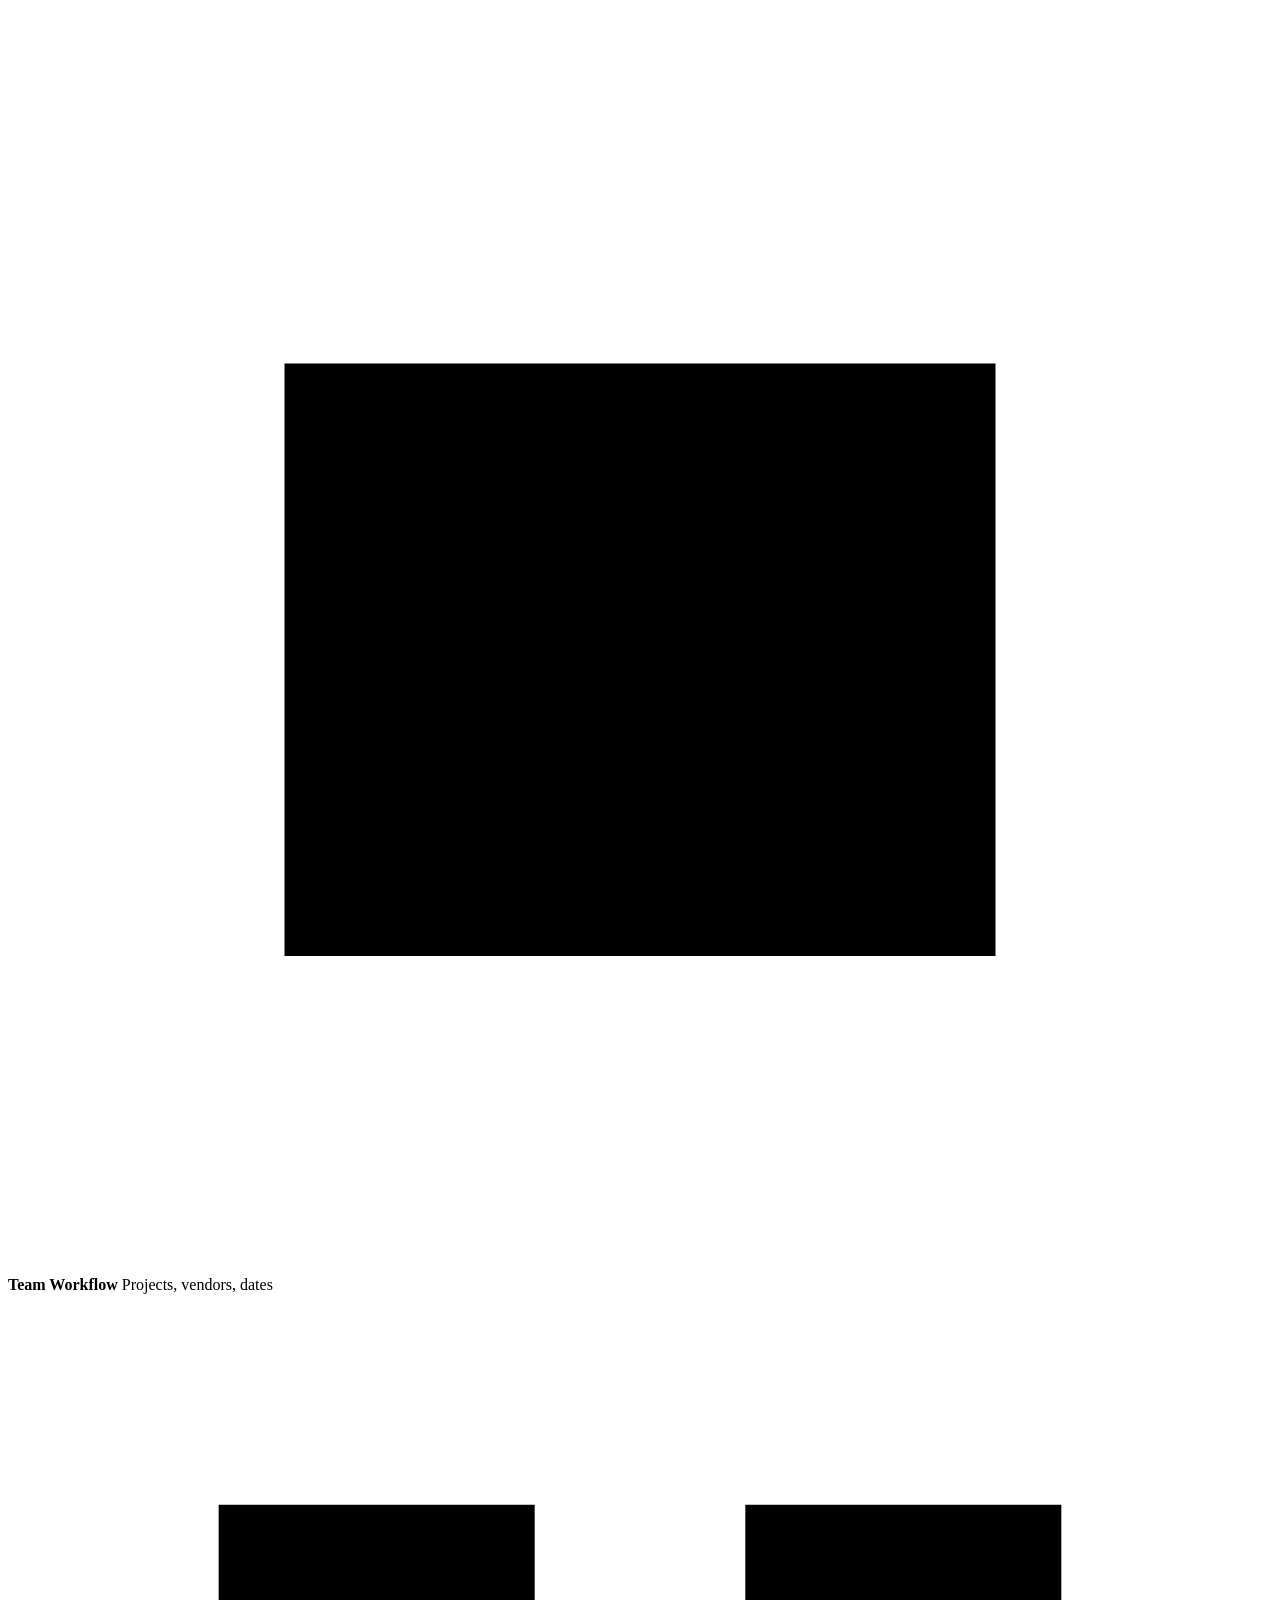
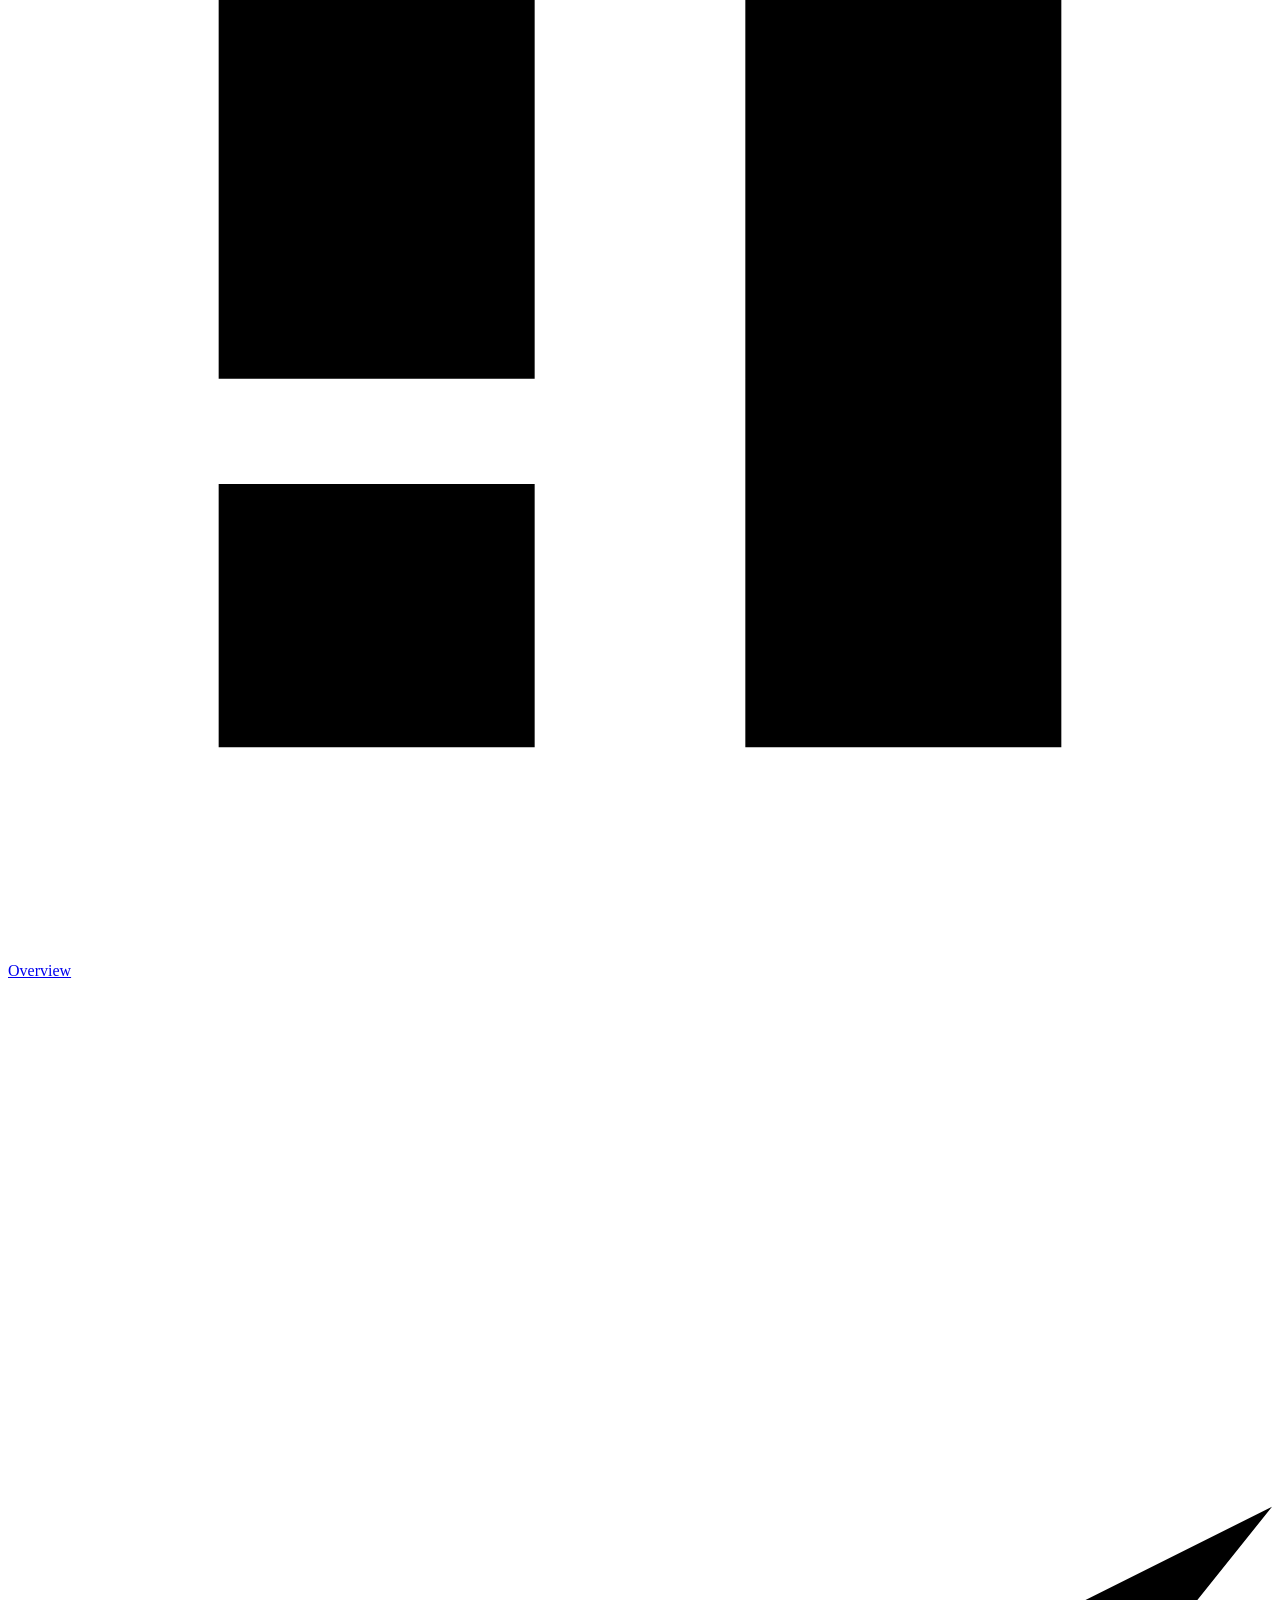
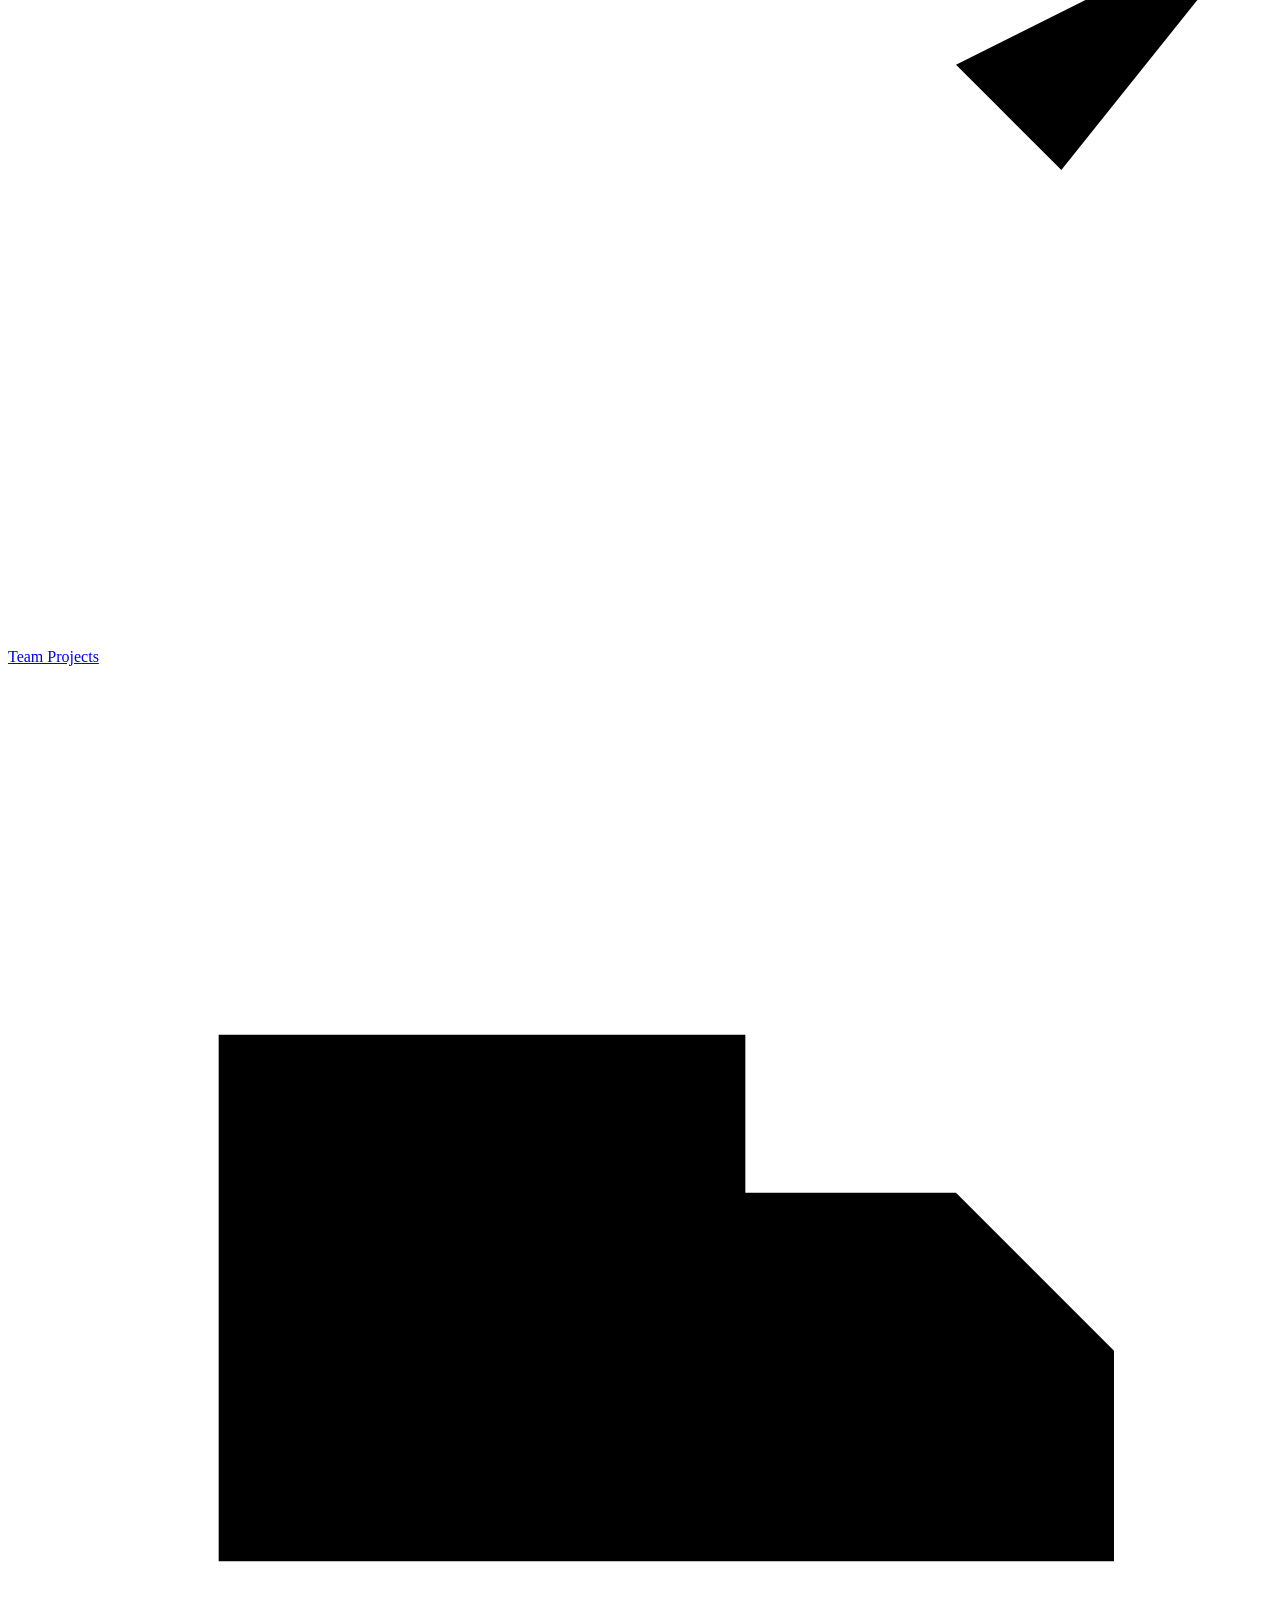
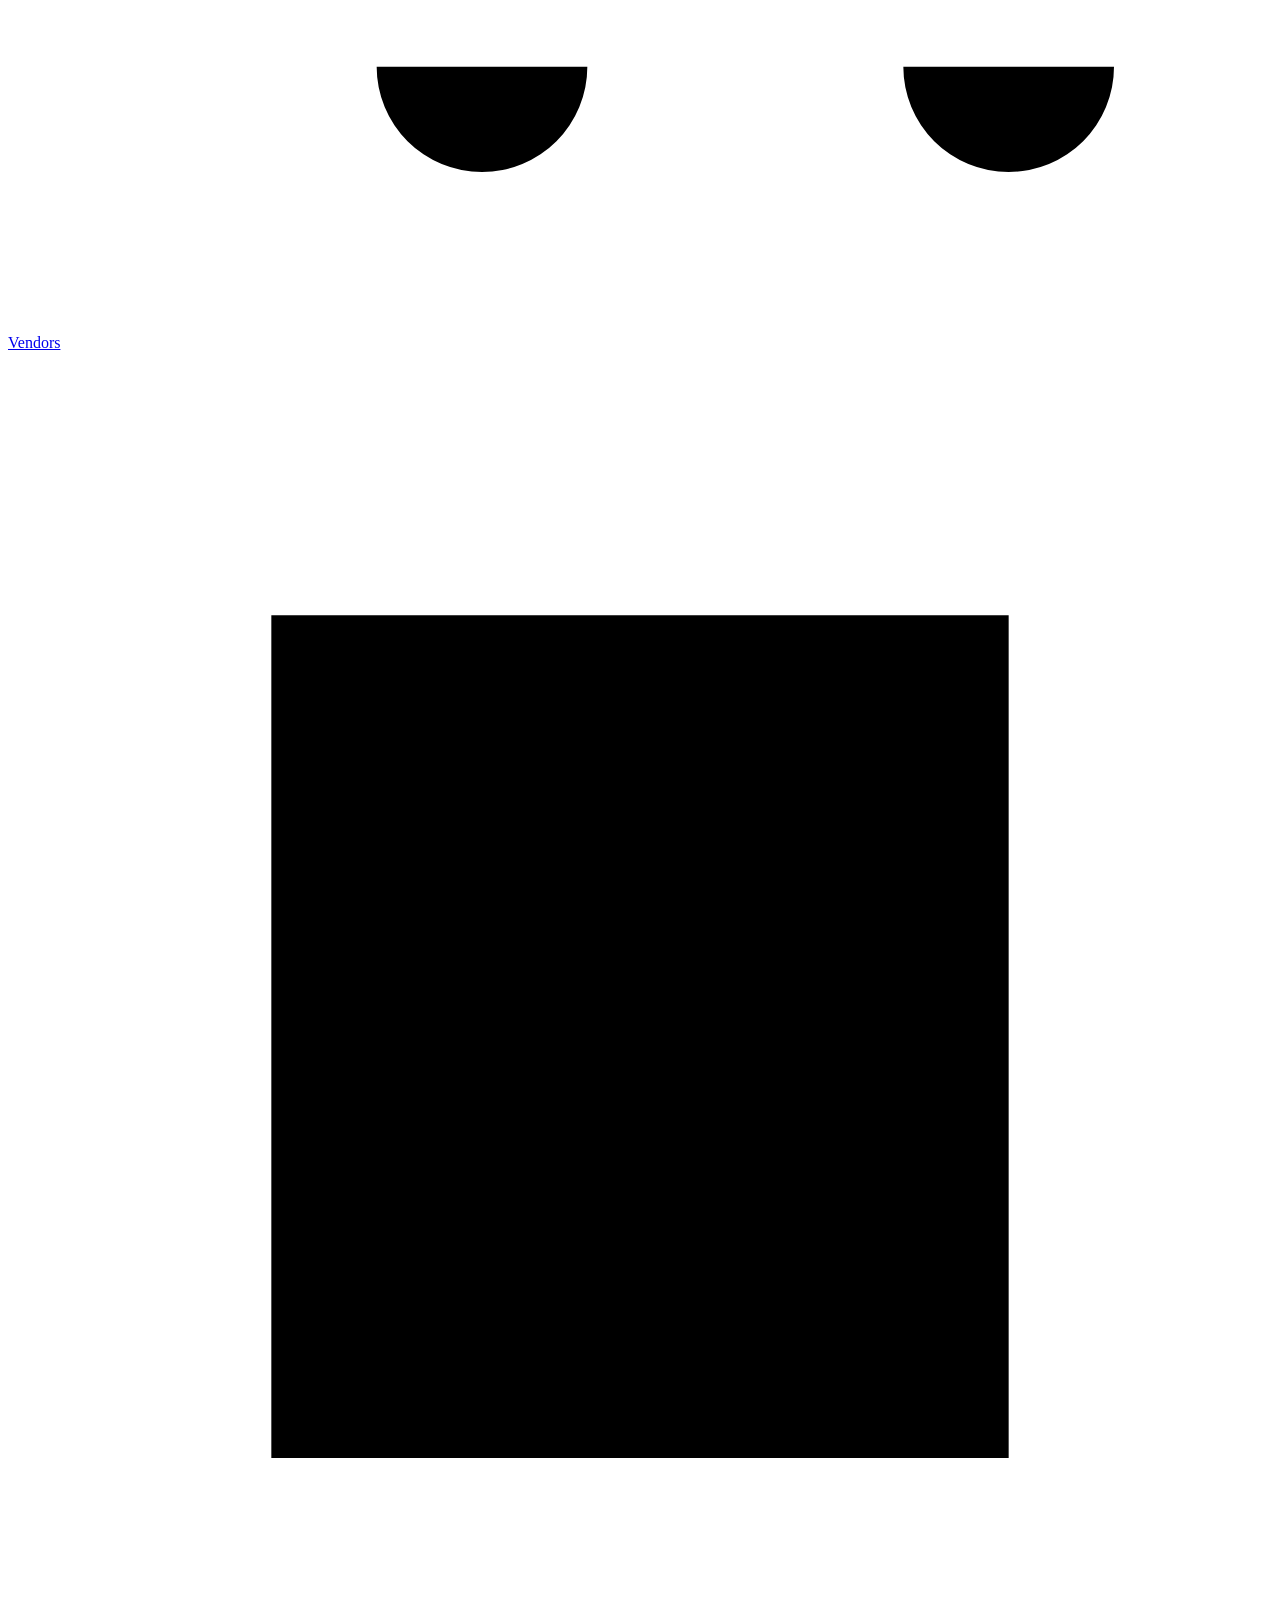
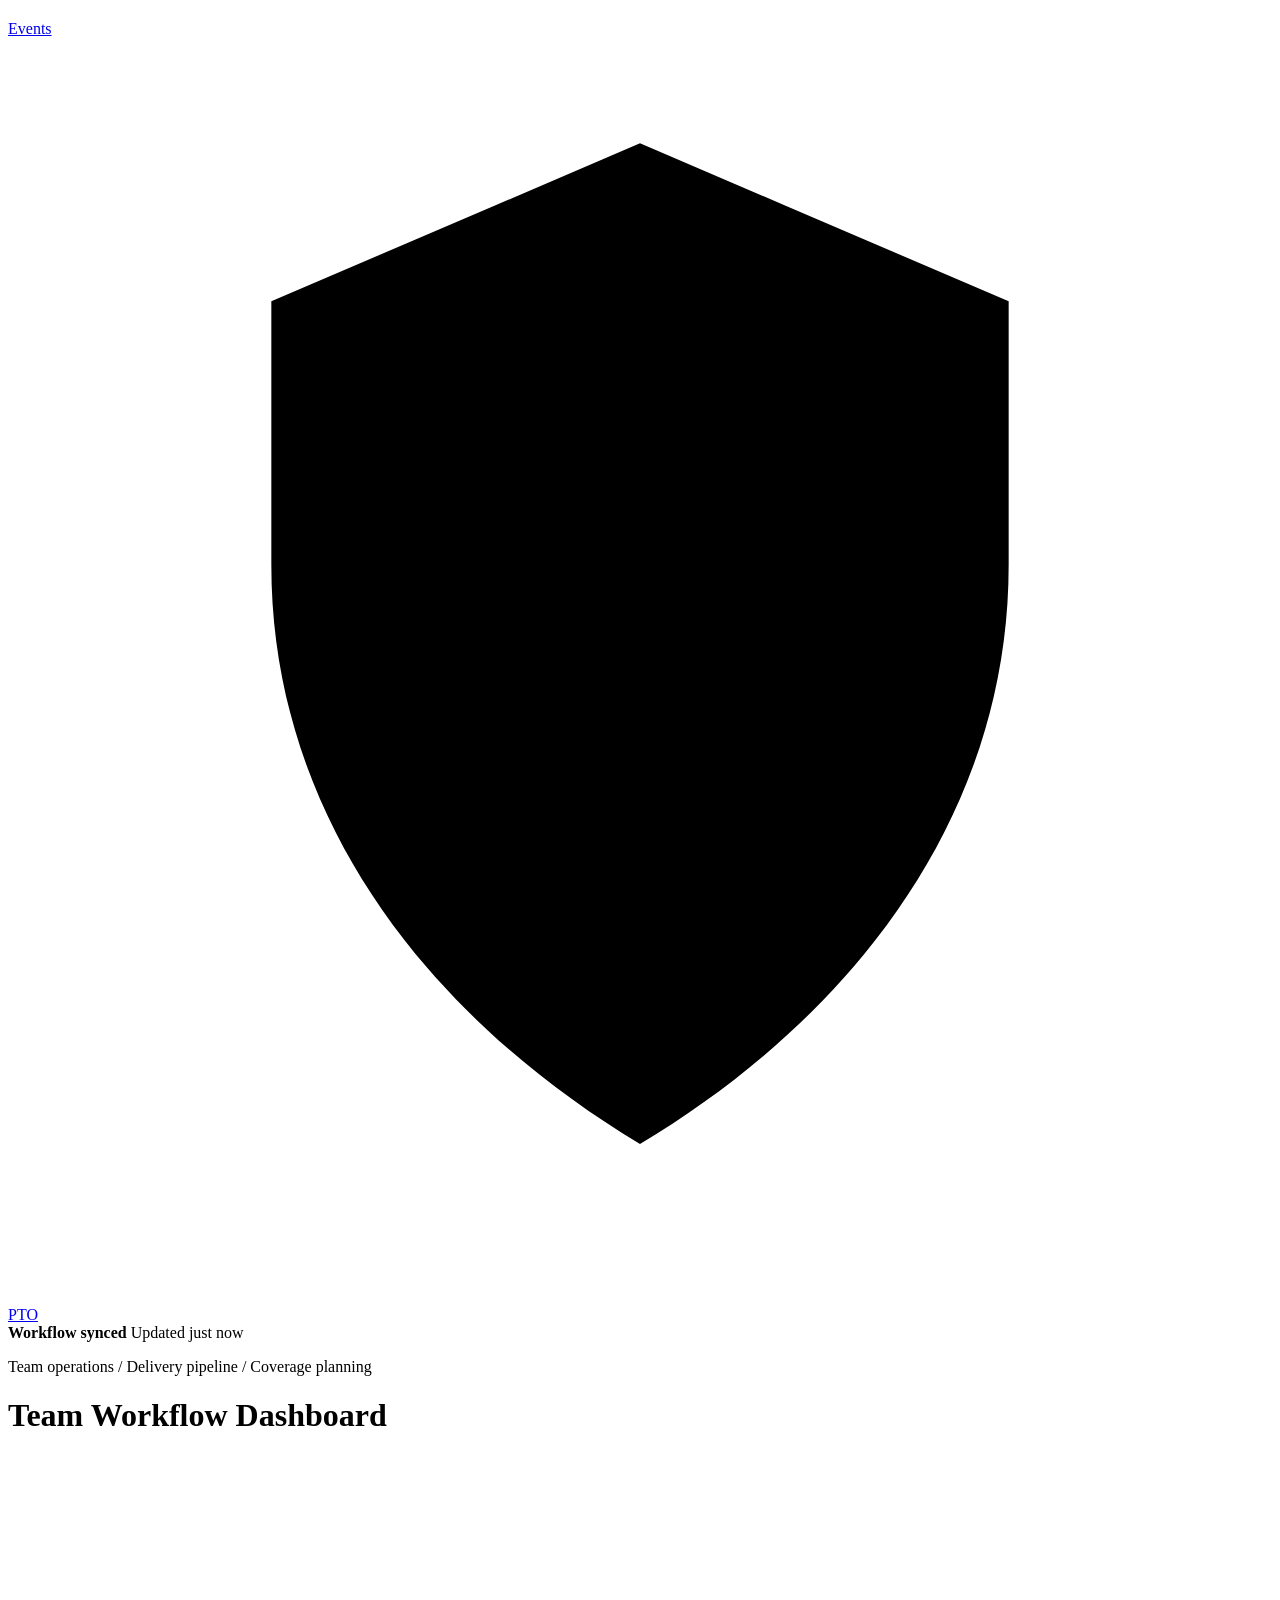
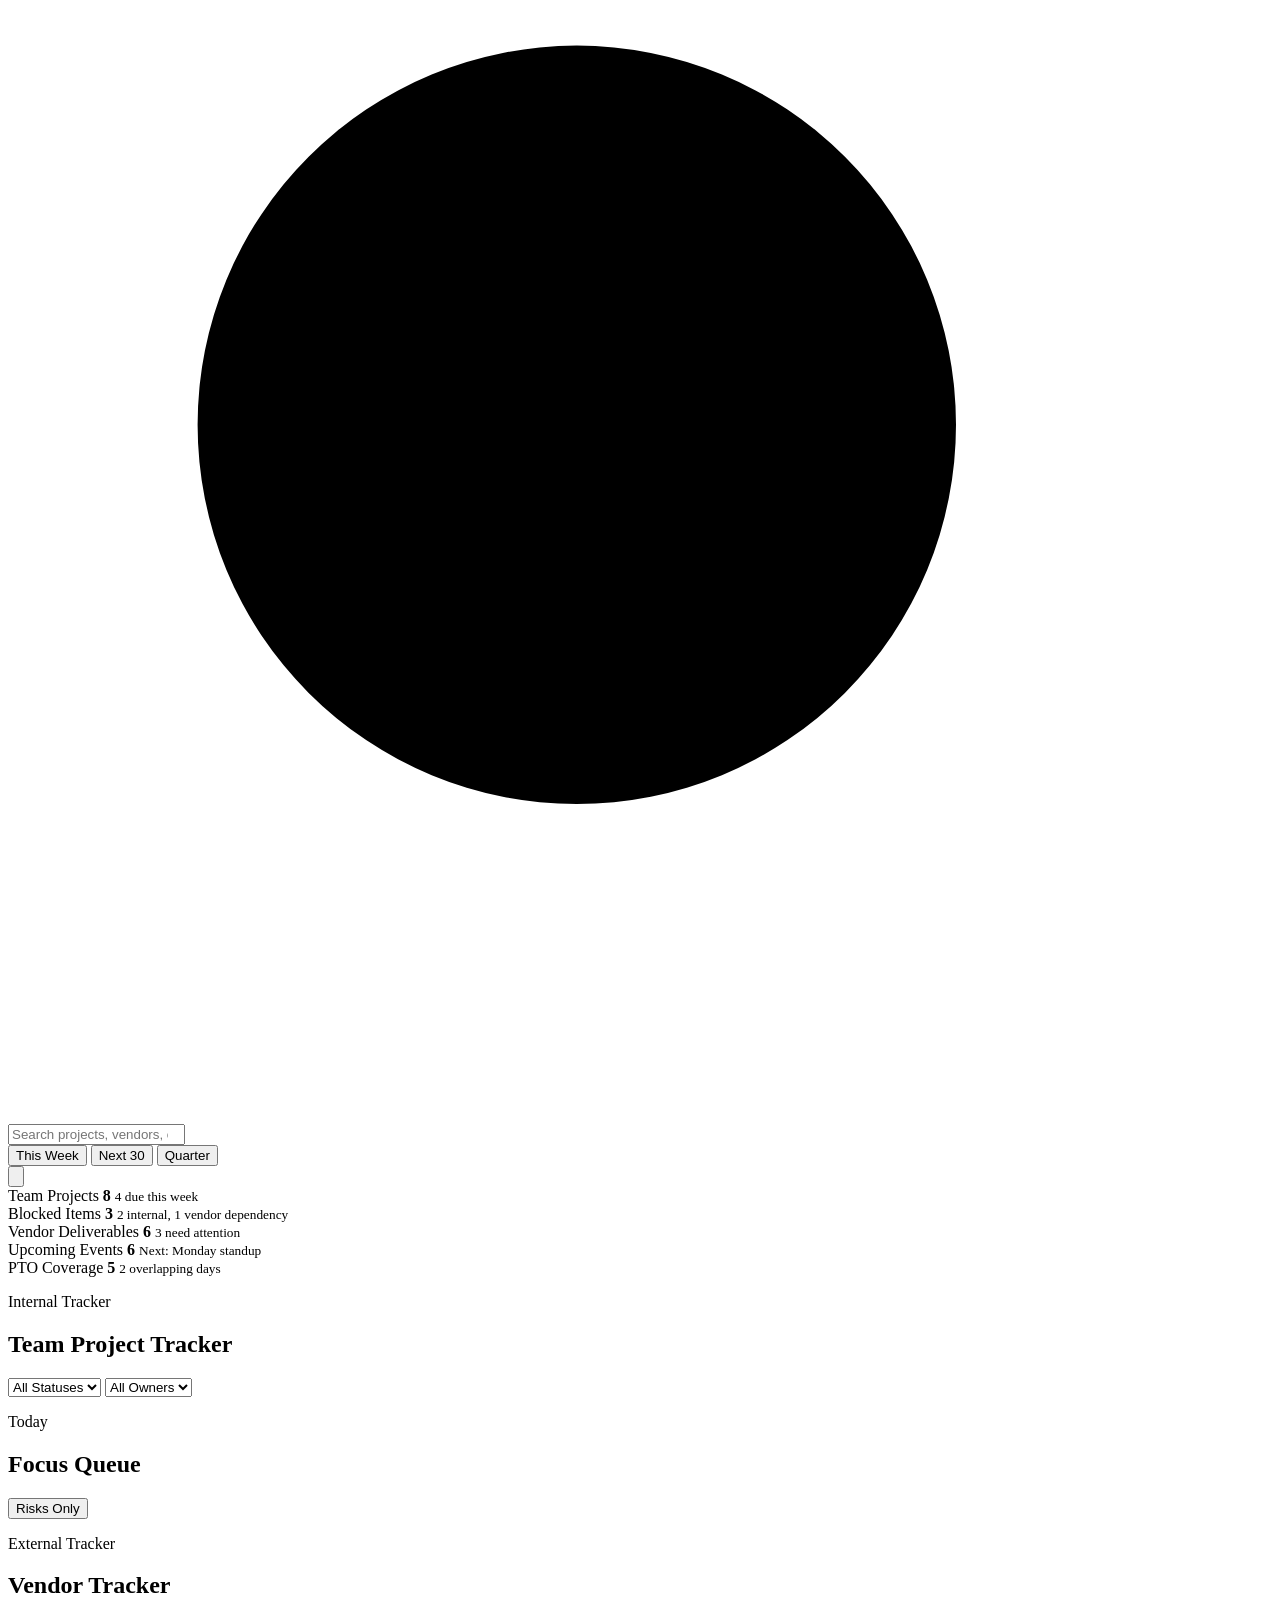
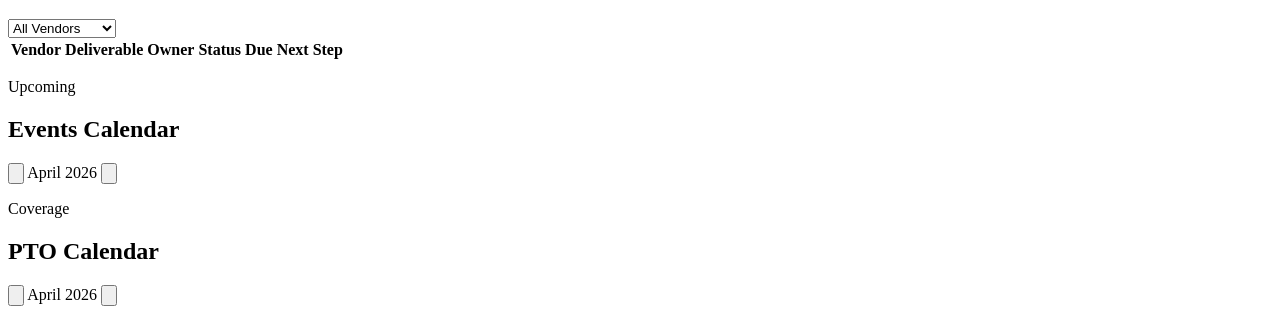
==== index.html @ 8b55da42 "Create index.html" ====
<!doctype html>
<html lang="en">
  <head>
    <meta charset="UTF-8" />
    <meta name="viewport" content="width=device-width, initial-scale=1.0" />
    <title>Team Workflow Dashboard</title>
    <link rel="stylesheet" href="styles.css" />
  </head>
  <body>
    <div class="app-shell">
      <aside class="sidebar" aria-label="Primary navigation">
        <div class="brand">
          <div class="brand-mark" aria-hidden="true">
            <svg viewBox="0 0 32 32" role="img">
              <path d="M7 9h18v15H7z" />
              <path d="M11 13h5M11 17h10M11 21h7M20 6v6M12 6v6" />
            </svg>
          </div>
          <div>
            <strong>Team Workflow</strong>
            <span>Projects, vendors, dates</span>
          </div>
        </div>

        <nav class="nav-stack" aria-label="Dashboard areas">
          <a class="nav-item active" href="#overview" aria-current="page">
            <span class="nav-icon" aria-hidden="true">
              <svg viewBox="0 0 24 24"><path d="M4 13h6V4H4v9Zm10 7h6V4h-6v16ZM4 20h6v-5H4v5Z" /></svg>
            </span>
            Overview
          </a>
          <a class="nav-item" href="#team-projects">
            <span class="nav-icon" aria-hidden="true">
              <svg viewBox="0 0 24 24"><path d="M4 6h16M4 12h10M4 18h7m7-5 2 2 4-5" /></svg>
            </span>
            Team Projects
          </a>
          <a class="nav-item" href="#vendor-tracker">
            <span class="nav-icon" aria-hidden="true">
              <svg viewBox="0 0 24 24"><path d="M4 7h10v10H4zM14 10h4l3 3v4h-7V10Zm-7 9a2 2 0 1 0 4 0m6 0a2 2 0 1 0 4 0" /></svg>
            </span>
            Vendors
          </a>
          <a class="nav-item" href="#events-calendar">
            <span class="nav-icon" aria-hidden="true">
              <svg viewBox="0 0 24 24"><path d="M7 2v4m10-4v4M4 9h16M5 5h14v16H5V5Zm4 8h3m3 0h3m-9 4h3" /></svg>
            </span>
            Events
          </a>
          <a class="nav-item" href="#pto-calendar">
            <span class="nav-icon" aria-hidden="true">
              <svg viewBox="0 0 24 24"><path d="M12 21c4-2.4 7-6.2 7-11V5l-7-3-7 3v5c0 4.8 3 8.6 7 11Zm-3-9 2 2 4-5" /></svg>
            </span>
            PTO
          </a>
        </nav>

        <div class="sidebar-footer">
          <span class="system-dot"></span>
          <div>
            <strong>Workflow synced</strong>
            <span id="lastSync">Updated just now</span>
          </div>
        </div>
      </aside>

      <main class="workspace">
        <header class="topbar">
          <div>
            <p class="eyebrow">Team operations / Delivery pipeline / Coverage planning</p>
            <h1>Team Workflow Dashboard</h1>
          </div>
          <div class="topbar-actions">
            <label class="search-field" aria-label="Search workflow dashboard">
              <svg viewBox="0 0 24 24" aria-hidden="true"><path d="m21 21-4.3-4.3M10.8 18a7.2 7.2 0 1 1 0-14.4 7.2 7.2 0 0 1 0 14.4Z" /></svg>
              <input id="globalSearch" type="search" placeholder="Search projects, vendors, owners" />
            </label>
            <div class="segmented" aria-label="View range">
              <button class="segment active" type="button" data-range="This Week">This Week</button>
              <button class="segment" type="button" data-range="Next 30">Next 30</button>
              <button class="segment" type="button" data-range="Quarter">Quarter</button>
            </div>
            <button class="icon-button" id="refreshButton" type="button" aria-label="Refresh dashboard">
              <svg viewBox="0 0 24 24" aria-hidden="true"><path d="M20 12a8 8 0 1 1-2.34-5.66M20 4v6h-6" /></svg>
            </button>
          </div>
        </header>

        <section id="overview" class="status-strip" aria-label="Workflow summary">
          <article class="metric-card">
            <span class="metric-label">Team Projects</span>
            <strong id="teamProjectCount">8</strong>
            <small id="teamProjectMeta">4 due this week</small>
          </article>
          <article class="metric-card caution">
            <span class="metric-label">Blocked Items</span>
            <strong id="blockedCount">3</strong>
            <small>2 internal, 1 vendor dependency</small>
          </article>
          <article class="metric-card good">
            <span class="metric-label">Vendor Deliverables</span>
            <strong id="vendorCount">6</strong>
            <small id="vendorMeta">3 need attention</small>
          </article>
          <article class="metric-card info">
            <span class="metric-label">Upcoming Events</span>
            <strong id="eventCount">6</strong>
            <small id="eventMeta">Next: Monday standup</small>
          </article>
          <article class="metric-card">
            <span class="metric-label">PTO Coverage</span>
            <strong id="ptoCount">5</strong>
            <small id="ptoMeta">2 overlapping days</small>
          </article>
        </section>

        <section class="tracker-grid">
          <section class="panel team-panel" id="team-projects" aria-labelledby="teamProjectsTitle">
            <div class="panel-header">
              <div>
                <p class="eyebrow">Internal Tracker</p>
                <h2 id="teamProjectsTitle">Team Project Tracker</h2>
              </div>
              <div class="control-row">
                <select id="projectStatusFilter" aria-label="Filter team projects by status">
                  <option value="All">All Statuses</option>
                  <option value="On Track">On Track</option>
                  <option value="At Risk">At Risk</option>
                  <option value="Blocked">Blocked</option>
                  <option value="Done">Done</option>
                </select>
                <select id="projectOwnerFilter" aria-label="Filter team projects by owner">
                  <option value="All">All Owners</option>
                </select>
              </div>
            </div>

            <div class="board" id="projectBoard" aria-live="polite"></div>
          </section>

          <section class="panel queue-panel" aria-labelledby="focusTitle">
            <div class="panel-header">
              <div>
                <p class="eyebrow">Today</p>
                <h2 id="focusTitle">Focus Queue</h2>
              </div>
              <button class="text-button" id="toggleRisks" type="button">Risks Only</button>
            </div>
            <div class="focus-list" id="focusList" aria-live="polite"></div>
          </section>
        </section>

        <section class="lower-grid">
          <section class="panel" id="vendor-tracker" aria-labelledby="vendorTitle">
            <div class="panel-header">
              <div>
                <p class="eyebrow">External Tracker</p>
                <h2 id="vendorTitle">Vendor Tracker</h2>
              </div>
              <select id="vendorStatusFilter" aria-label="Filter vendors by status">
                <option value="All">All Vendors</option>
                <option value="On Track">On Track</option>
                <option value="Needs Review">Needs Review</option>
                <option value="Waiting">Waiting</option>
                <option value="Blocked">Blocked</option>
              </select>
            </div>
            <div class="table-wrap">
              <table>
                <thead>
                  <tr>
                    <th scope="col">Vendor</th>
                    <th scope="col">Deliverable</th>
                    <th scope="col">Owner</th>
                    <th scope="col">Status</th>
                    <th scope="col">Due</th>
                    <th scope="col">Next Step</th>
                  </tr>
                </thead>
                <tbody id="vendorRows"></tbody>
              </table>
            </div>
          </section>

          <section class="panel calendar-panel" id="events-calendar" aria-labelledby="eventsTitle">
            <div class="panel-header">
              <div>
                <p class="eyebrow">Upcoming</p>
                <h2 id="eventsTitle">Events Calendar</h2>
              </div>
              <div class="calendar-controls">
                <button class="icon-button" id="eventPrev" type="button" aria-label="Previous events month">
                  <svg viewBox="0 0 24 24" aria-hidden="true"><path d="m15 18-6-6 6-6" /></svg>
                </button>
                <span id="eventMonthLabel">April 2026</span>
                <button class="icon-button" id="eventNext" type="button" aria-label="Next events month">
                  <svg viewBox="0 0 24 24" aria-hidden="true"><path d="m9 18 6-6-6-6" /></svg>
                </button>
              </div>
            </div>
            <div class="calendar-wrap">
              <div class="calendar-grid" id="eventCalendar" aria-label="Upcoming events calendar"></div>
              <div class="day-detail" id="eventDetail" aria-live="polite"></div>
            </div>
          </section>

          <section class="panel calendar-panel" id="pto-calendar" aria-labelledby="ptoTitle">
            <div class="panel-header">
              <div>
                <p class="eyebrow">Coverage</p>
                <h2 id="ptoTitle">PTO Calendar</h2>
              </div>
              <div class="calendar-controls">
                <button class="icon-button" id="ptoPrev" type="button" aria-label="Previous PTO month">
                  <svg viewBox="0 0 24 24" aria-hidden="true"><path d="m15 18-6-6 6-6" /></svg>
                </button>
                <span id="ptoMonthLabel">April 2026</span>
                <button class="icon-button" id="ptoNext" type="button" aria-label="Next PTO month">
                  <svg viewBox="0 0 24 24" aria-hidden="true"><path d="m9 18 6-6-6-6" /></svg>
                </button>
              </div>
            </div>
            <div class="calendar-wrap">
              <div class="calendar-grid pto" id="ptoCalendar" aria-label="PTO calendar"></div>
              <div class="day-detail" id="ptoDetail" aria-live="polite"></div>
            </div>
          </section>
        </section>
      </main>
    </div>

    <script src="app.js"></script>
  </body>
</html>
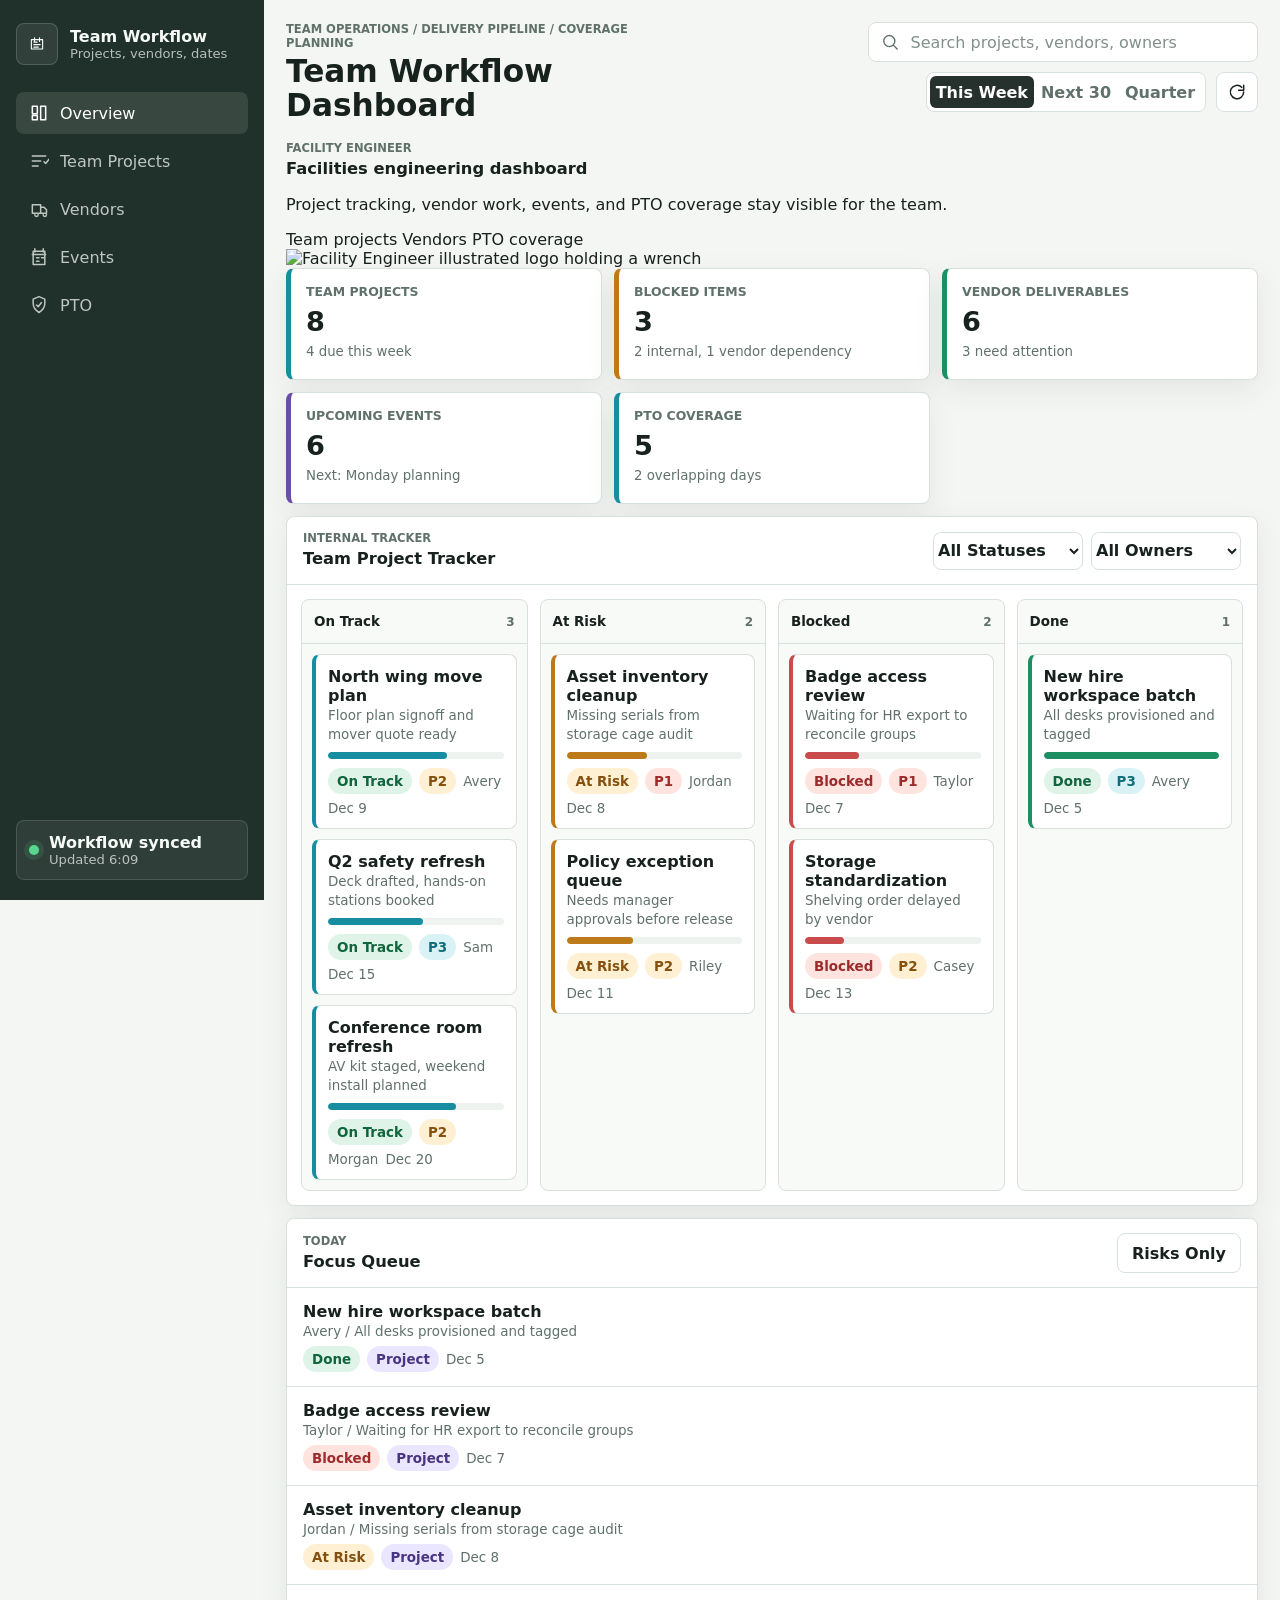
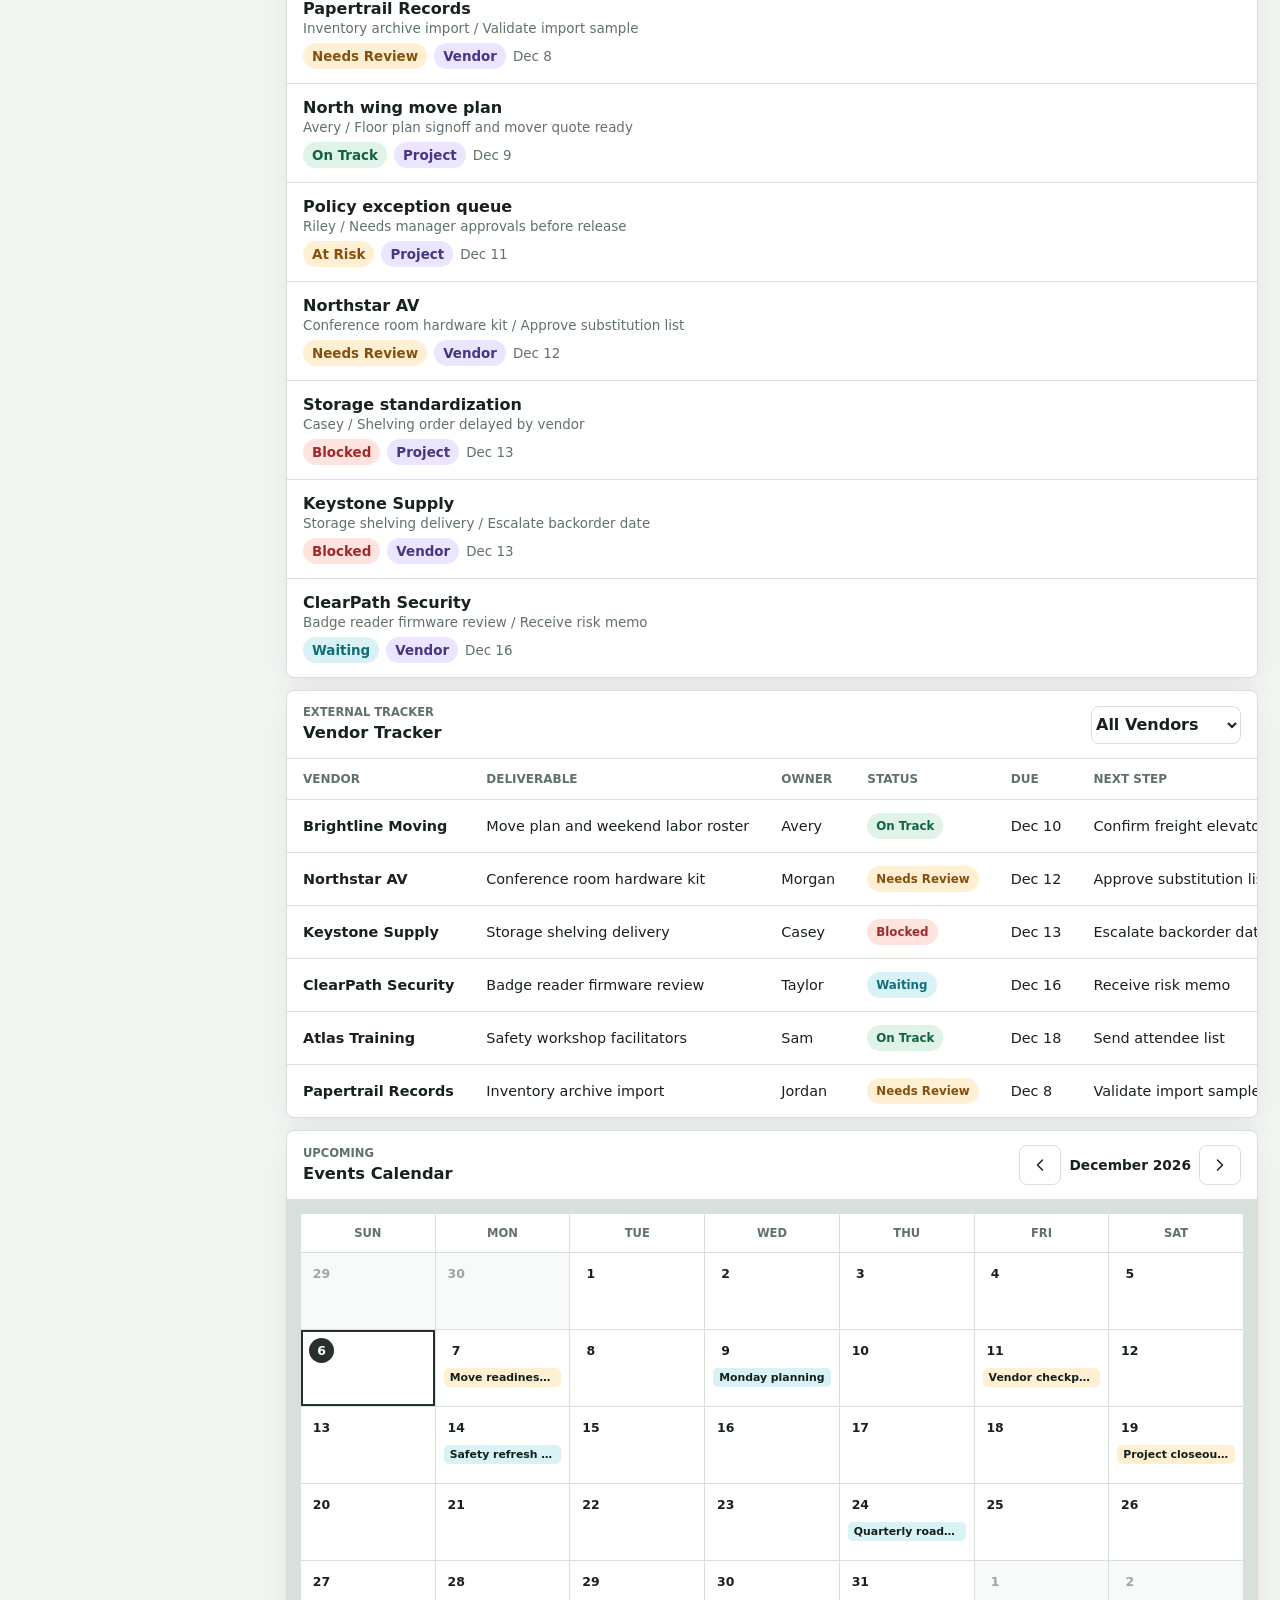
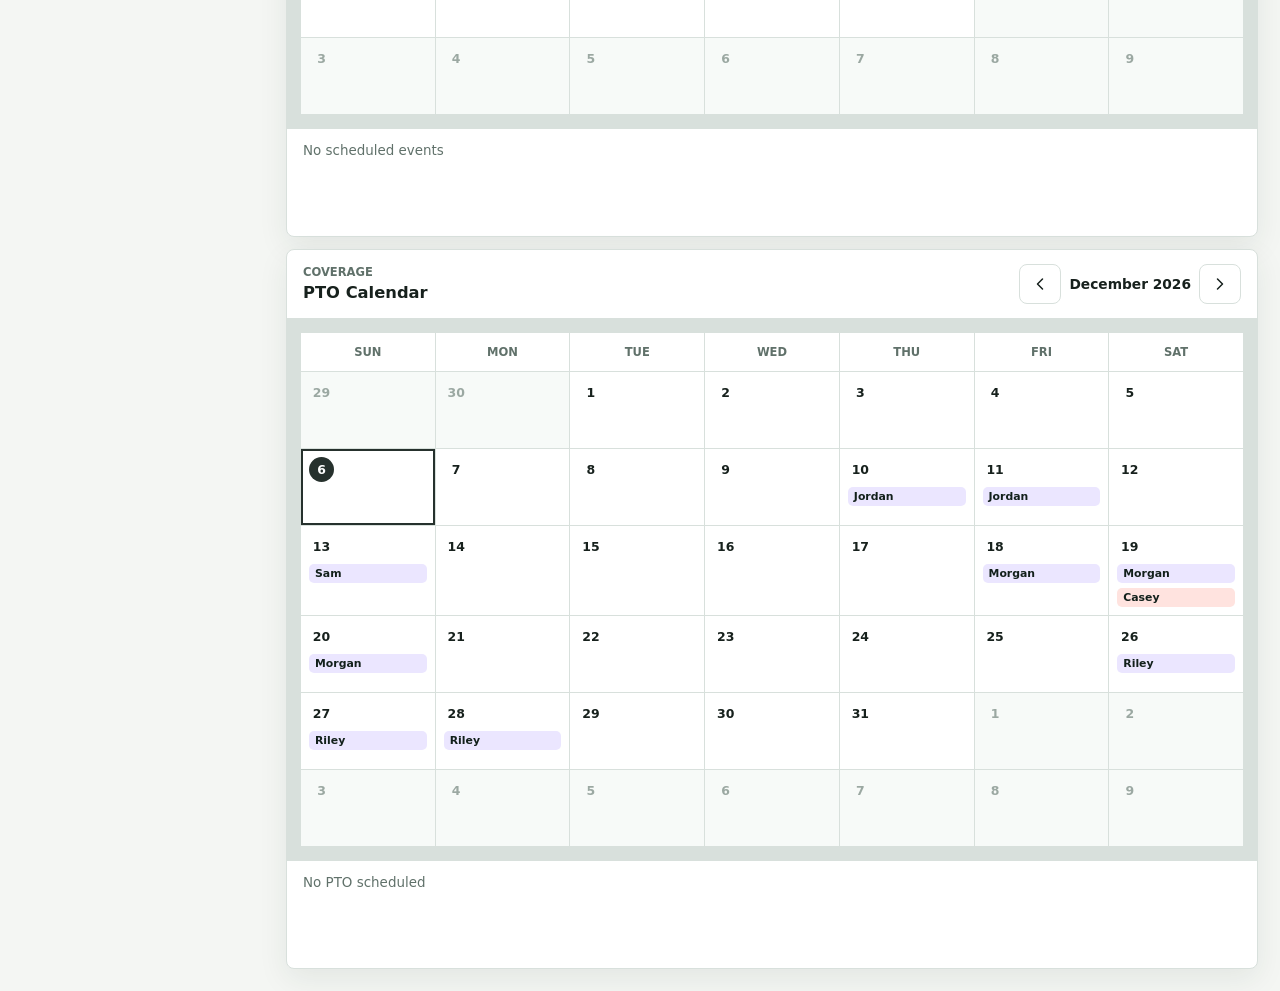
==== commit 67ae2fd2: "Add facility engineer dashboard branding" ====
--- a/index.html
+++ b/index.html
@@ -4,6 +4,7 @@
     <meta charset="UTF-8" />
     <meta name="viewport" content="width=device-width, initial-scale=1.0" />
     <title>Team Workflow Dashboard</title>
+    <link rel="icon" type="image/svg+xml" href="assets/facility-tab-icon.svg" />
     <link rel="stylesheet" href="styles.css" />
   </head>
   <body>
@@ -85,6 +86,24 @@
             </button>
           </div>
         </header>
+
+        <section class="identity-band" aria-label="Facility engineer dashboard identity">
+          <div class="identity-copy">
+            <p class="eyebrow">Facility Engineer</p>
+            <h2>Facilities engineering dashboard</h2>
+            <p>Project tracking, vendor work, events, and PTO coverage stay visible for the team.</p>
+            <div class="identity-tags" aria-label="Dashboard focus areas">
+              <span>Team projects</span>
+              <span>Vendors</span>
+              <span>PTO coverage</span>
+            </div>
+          </div>
+          <img
+            class="identity-image"
+            src="assets/facility-engineer.svg"
+            alt="Facility Engineer illustrated logo holding a wrench"
+          />
+        </section>
 
         <section id="overview" class="status-strip" aria-label="Workflow summary">
           <article class="metric-card">
--- a/styles.css
+++ b/styles.css
@@ -0,0 +1,834 @@
+:root {
+  --bg: #f4f6f3;
+  --surface: #ffffff;
+  --surface-2: #eef3ef;
+  --ink: #17211d;
+  --muted: #60716a;
+  --line: #d8e0dc;
+  --green: #1d8f62;
+  --green-soft: #dff3e8;
+  --amber: #bd7a19;
+  --amber-soft: #fff0d4;
+  --red: #c94b4b;
+  --red-soft: #ffe3df;
+  --cyan: #168da1;
+  --cyan-soft: #d9f2f5;
+  --violet: #6750a4;
+  --violet-soft: #ebe6ff;
+  --charcoal: #26312d;
+  --shadow: 0 10px 30px rgba(31, 49, 42, 0.08);
+  color-scheme: light;
+  font-family:
+    Inter, ui-sans-serif, system-ui, -apple-system, BlinkMacSystemFont, "Segoe UI",
+    sans-serif;
+}
+
+* {
+  box-sizing: border-box;
+}
+
+html {
+  scroll-behavior: smooth;
+}
+
+body {
+  margin: 0;
+  min-width: 320px;
+  background: var(--bg);
+  color: var(--ink);
+}
+
+button,
+input,
+select {
+  font: inherit;
+}
+
+button {
+  cursor: pointer;
+}
+
+svg {
+  display: block;
+}
+
+.app-shell {
+  display: grid;
+  grid-template-columns: 264px minmax(0, 1fr);
+  min-height: 100vh;
+}
+
+.sidebar {
+  position: sticky;
+  top: 0;
+  height: 100vh;
+  display: flex;
+  flex-direction: column;
+  gap: 24px;
+  padding: 20px 16px;
+  background: #20302a;
+  color: #f7fbf8;
+}
+
+.brand {
+  display: flex;
+  align-items: center;
+  gap: 12px;
+  min-height: 48px;
+}
+
+.brand strong,
+.sidebar-footer strong,
+.project-card strong,
+.focus-item strong,
+.day-detail strong {
+  display: block;
+}
+
+.brand span,
+.sidebar-footer span {
+  display: block;
+  color: rgba(247, 251, 248, 0.7);
+  font-size: 0.82rem;
+}
+
+.brand-mark {
+  display: grid;
+  place-items: center;
+  width: 42px;
+  height: 42px;
+  border: 1px solid rgba(255, 255, 255, 0.16);
+  border-radius: 8px;
+  background: rgba(255, 255, 255, 0.08);
+}
+
+.brand-mark svg,
+.nav-icon svg,
+.icon-button svg,
+.search-field svg {
+  width: 20px;
+  height: 20px;
+}
+
+.brand-mark path,
+.nav-icon path,
+.icon-button path,
+.search-field path {
+  fill: none;
+  stroke: currentColor;
+  stroke-linecap: round;
+  stroke-linejoin: round;
+  stroke-width: 1.8;
+}
+
+.nav-stack {
+  display: grid;
+  gap: 6px;
+}
+
+.nav-item {
+  display: flex;
+  align-items: center;
+  gap: 10px;
+  min-height: 42px;
+  padding: 10px 12px;
+  border-radius: 8px;
+  color: rgba(247, 251, 248, 0.74);
+  text-decoration: none;
+  transition:
+    background 160ms ease,
+    color 160ms ease;
+}
+
+.nav-item:hover,
+.nav-item.active {
+  background: rgba(255, 255, 255, 0.11);
+  color: #fff;
+}
+
+.nav-icon {
+  display: grid;
+  place-items: center;
+  width: 22px;
+  height: 22px;
+  flex: 0 0 22px;
+}
+
+.sidebar-footer {
+  display: flex;
+  align-items: center;
+  gap: 10px;
+  margin-top: auto;
+  padding: 12px;
+  border: 1px solid rgba(255, 255, 255, 0.13);
+  border-radius: 8px;
+  background: rgba(255, 255, 255, 0.07);
+}
+
+.system-dot {
+  width: 10px;
+  height: 10px;
+  border-radius: 50%;
+  background: #58d68d;
+  box-shadow: 0 0 0 5px rgba(88, 214, 141, 0.14);
+}
+
+.workspace {
+  min-width: 0;
+  padding: 22px;
+}
+
+.topbar {
+  display: flex;
+  align-items: flex-start;
+  justify-content: space-between;
+  gap: 18px;
+  margin-bottom: 18px;
+}
+
+.eyebrow {
+  margin: 0 0 4px;
+  color: var(--muted);
+  font-size: 0.72rem;
+  font-weight: 700;
+  letter-spacing: 0;
+  text-transform: uppercase;
+}
+
+h1,
+h2,
+h3 {
+  margin: 0;
+  letter-spacing: 0;
+}
+
+h1 {
+  font-size: clamp(1.55rem, 1.15rem + 1vw, 2.2rem);
+  line-height: 1.1;
+}
+
+h2 {
+  font-size: 1.02rem;
+  line-height: 1.25;
+}
+
+h3 {
+  font-size: 0.84rem;
+}
+
+.topbar-actions {
+  display: flex;
+  align-items: center;
+  justify-content: flex-end;
+  gap: 10px;
+  flex-wrap: wrap;
+}
+
+.search-field {
+  display: flex;
+  align-items: center;
+  gap: 9px;
+  width: min(36vw, 390px);
+  min-width: 250px;
+  height: 40px;
+  padding: 0 12px;
+  border: 1px solid var(--line);
+  border-radius: 8px;
+  background: var(--surface);
+  color: var(--muted);
+}
+
+.search-field input {
+  width: 100%;
+  min-width: 0;
+  border: 0;
+  outline: 0;
+  background: transparent;
+  color: var(--ink);
+}
+
+.search-field input::placeholder {
+  color: #82908a;
+}
+
+.segmented {
+  display: inline-flex;
+  height: 40px;
+  padding: 3px;
+  border: 1px solid var(--line);
+  border-radius: 8px;
+  background: var(--surface);
+}
+
+.segment {
+  min-width: 84px;
+  border: 0;
+  border-radius: 6px;
+  background: transparent;
+  color: var(--muted);
+  font-weight: 700;
+}
+
+.segment.active {
+  background: var(--charcoal);
+  color: #fff;
+}
+
+.icon-button,
+.text-button {
+  min-height: 40px;
+  border: 1px solid var(--line);
+  border-radius: 8px;
+  background: var(--surface);
+  color: var(--ink);
+  font-weight: 700;
+}
+
+.icon-button {
+  display: grid;
+  place-items: center;
+  width: 42px;
+  padding: 0;
+}
+
+.text-button {
+  padding: 0 14px;
+}
+
+.icon-button:hover,
+.text-button:hover,
+.segment:hover {
+  border-color: #b7c4bd;
+  background: #f8faf8;
+}
+
+.status-strip {
+  display: grid;
+  grid-template-columns: repeat(5, minmax(0, 1fr));
+  gap: 12px;
+  margin-bottom: 12px;
+}
+
+.metric-card {
+  display: grid;
+  gap: 4px;
+  min-height: 112px;
+  padding: 15px;
+  border: 1px solid var(--line);
+  border-left: 5px solid var(--cyan);
+  border-radius: 8px;
+  background: var(--surface);
+  box-shadow: var(--shadow);
+}
+
+.metric-card strong {
+  font-size: 1.7rem;
+  line-height: 1;
+}
+
+.metric-card small,
+.metric-label,
+.project-card span,
+.focus-item span,
+.day-detail span {
+  color: var(--muted);
+}
+
+.metric-label {
+  font-size: 0.78rem;
+  font-weight: 800;
+  text-transform: uppercase;
+}
+
+.metric-card.good {
+  border-left-color: var(--green);
+}
+
+.metric-card.caution {
+  border-left-color: var(--amber);
+}
+
+.metric-card.critical {
+  border-left-color: var(--red);
+}
+
+.metric-card.info {
+  border-left-color: var(--violet);
+}
+
+.tracker-grid,
+.lower-grid {
+  display: grid;
+  gap: 12px;
+}
+
+.tracker-grid {
+  grid-template-columns: minmax(0, 1.5fr) minmax(320px, 0.72fr);
+  margin-bottom: 12px;
+}
+
+.lower-grid {
+  grid-template-columns: minmax(0, 1.28fr) minmax(330px, 0.86fr) minmax(330px, 0.86fr);
+  align-items: start;
+}
+
+.panel {
+  min-width: 0;
+  border: 1px solid var(--line);
+  border-radius: 8px;
+  background: var(--surface);
+  box-shadow: var(--shadow);
+}
+
+.panel-header {
+  display: flex;
+  align-items: center;
+  justify-content: space-between;
+  gap: 14px;
+  min-height: 68px;
+  padding: 14px 16px;
+  border-bottom: 1px solid var(--line);
+}
+
+.control-row,
+.calendar-controls {
+  display: flex;
+  align-items: center;
+  gap: 8px;
+  flex-wrap: wrap;
+}
+
+.calendar-controls span {
+  min-width: 112px;
+  color: var(--ink);
+  font-size: 0.86rem;
+  font-weight: 800;
+  text-align: center;
+}
+
+.panel-header select {
+  min-width: 150px;
+  min-height: 38px;
+  border: 1px solid var(--line);
+  border-radius: 8px;
+  background: var(--surface);
+  color: var(--ink);
+  font-weight: 700;
+}
+
+.board {
+  display: grid;
+  grid-template-columns: repeat(4, minmax(190px, 1fr));
+  gap: 12px;
+  padding: 14px;
+  overflow-x: auto;
+}
+
+.board-column {
+  min-width: 190px;
+  border: 1px solid var(--line);
+  border-radius: 8px;
+  background: #f8faf8;
+}
+
+.column-header {
+  display: flex;
+  align-items: center;
+  justify-content: space-between;
+  gap: 8px;
+  min-height: 44px;
+  padding: 10px 12px;
+  border-bottom: 1px solid var(--line);
+}
+
+.column-header span {
+  color: var(--muted);
+  font-size: 0.75rem;
+  font-weight: 800;
+}
+
+.column-items {
+  display: grid;
+  gap: 10px;
+  padding: 10px;
+}
+
+.project-card {
+  display: grid;
+  gap: 9px;
+  padding: 12px;
+  border: 1px solid var(--line);
+  border-left: 4px solid var(--cyan);
+  border-radius: 8px;
+  background: var(--surface);
+}
+
+.project-card.at-risk {
+  border-left-color: var(--amber);
+}
+
+.project-card.blocked {
+  border-left-color: var(--red);
+}
+
+.project-card.done {
+  border-left-color: var(--green);
+}
+
+.card-meta,
+.project-footer,
+.focus-meta {
+  display: flex;
+  align-items: center;
+  gap: 7px;
+  flex-wrap: wrap;
+}
+
+.project-card span,
+.focus-item span,
+.day-detail span {
+  font-size: 0.84rem;
+}
+
+.progress {
+  height: 7px;
+  overflow: hidden;
+  border-radius: 999px;
+  background: var(--surface-2);
+}
+
+.progress i {
+  display: block;
+  height: 100%;
+  border-radius: inherit;
+  background: var(--cyan);
+}
+
+.project-card.at-risk .progress i {
+  background: var(--amber);
+}
+
+.project-card.blocked .progress i {
+  background: var(--red);
+}
+
+.project-card.done .progress i {
+  background: var(--green);
+}
+
+.pill,
+.status-pill {
+  display: inline-flex;
+  align-items: center;
+  justify-content: center;
+  min-height: 26px;
+  padding: 4px 9px;
+  border-radius: 999px;
+  font-size: 0.74rem;
+  font-weight: 800;
+  white-space: nowrap;
+}
+
+.pill.good,
+.status-pill.good {
+  background: var(--green-soft);
+  color: #11653d;
+}
+
+.pill.caution,
+.status-pill.caution {
+  background: var(--amber-soft);
+  color: #85500d;
+}
+
+.pill.critical,
+.status-pill.critical {
+  background: var(--red-soft);
+  color: #9c2c2c;
+}
+
+.pill.info,
+.status-pill.info {
+  background: var(--cyan-soft);
+  color: #126d7b;
+}
+
+.pill.violet,
+.status-pill.violet {
+  background: var(--violet-soft);
+  color: #493582;
+}
+
+.focus-list {
+  display: grid;
+}
+
+.focus-item {
+  display: grid;
+  gap: 6px;
+  padding: 14px 16px;
+  border-bottom: 1px solid var(--line);
+}
+
+.focus-item:last-child {
+  border-bottom: 0;
+}
+
+.table-wrap {
+  overflow-x: auto;
+}
+
+table {
+  width: 100%;
+  min-width: 830px;
+  border-collapse: collapse;
+}
+
+th,
+td {
+  padding: 13px 16px;
+  border-bottom: 1px solid var(--line);
+  text-align: left;
+  vertical-align: middle;
+  white-space: nowrap;
+}
+
+th {
+  color: var(--muted);
+  font-size: 0.75rem;
+  text-transform: uppercase;
+}
+
+td {
+  font-size: 0.9rem;
+}
+
+tr:last-child td {
+  border-bottom: 0;
+}
+
+.calendar-wrap {
+  display: grid;
+  grid-template-columns: minmax(0, 1fr);
+}
+
+.calendar-grid {
+  display: grid;
+  grid-template-columns: repeat(7, minmax(38px, 1fr));
+  gap: 1px;
+  padding: 14px;
+  background: var(--line);
+}
+
+.weekday,
+.calendar-day {
+  min-height: 38px;
+  background: var(--surface);
+}
+
+.weekday {
+  display: grid;
+  place-items: center;
+  color: var(--muted);
+  font-size: 0.72rem;
+  font-weight: 900;
+  text-transform: uppercase;
+}
+
+.calendar-day {
+  position: relative;
+  display: grid;
+  align-content: start;
+  gap: 5px;
+  min-height: 76px;
+  padding: 8px;
+  border: 0;
+  color: var(--ink);
+  text-align: left;
+}
+
+.calendar-day:hover,
+.calendar-day.is-selected {
+  outline: 2px solid var(--charcoal);
+  outline-offset: -2px;
+}
+
+.calendar-day.is-muted {
+  color: #9ba8a2;
+  background: #f7faf8;
+}
+
+.calendar-day.is-today .day-number {
+  background: var(--charcoal);
+  color: #fff;
+}
+
+.day-number {
+  display: grid;
+  place-items: center;
+  width: 25px;
+  height: 25px;
+  border-radius: 999px;
+  font-size: 0.78rem;
+  font-weight: 900;
+}
+
+.day-marker {
+  width: 100%;
+  min-height: 19px;
+  overflow: hidden;
+  padding: 3px 6px;
+  border-radius: 5px;
+  color: #12201b;
+  font-size: 0.68rem;
+  font-weight: 800;
+  text-overflow: ellipsis;
+  white-space: nowrap;
+}
+
+.day-marker.event {
+  background: var(--cyan-soft);
+}
+
+.day-marker.review {
+  background: var(--amber-soft);
+}
+
+.day-marker.pto {
+  background: var(--violet-soft);
+}
+
+.day-marker.coverage {
+  background: var(--red-soft);
+}
+
+.day-detail {
+  display: grid;
+  gap: 10px;
+  min-height: 108px;
+  padding: 14px 16px;
+  border-top: 1px solid var(--line);
+}
+
+.detail-row {
+  display: grid;
+  gap: 3px;
+  padding-left: 10px;
+  border-left: 4px solid var(--cyan);
+}
+
+.detail-row.pto {
+  border-left-color: var(--violet);
+}
+
+.detail-row.coverage {
+  border-left-color: var(--red);
+}
+
+@media (max-width: 1320px) {
+  .status-strip {
+    grid-template-columns: repeat(3, minmax(0, 1fr));
+  }
+
+  .tracker-grid,
+  .lower-grid {
+    grid-template-columns: 1fr;
+  }
+}
+
+@media (max-width: 960px) {
+  .app-shell {
+    grid-template-columns: 1fr;
+  }
+
+  .sidebar {
+    position: static;
+    height: auto;
+  }
+
+  .nav-stack {
+    grid-template-columns: repeat(5, minmax(0, 1fr));
+  }
+
+  .nav-item {
+    justify-content: center;
+    font-size: 0;
+  }
+
+  .nav-icon {
+    color: currentColor;
+  }
+
+  .sidebar-footer {
+    display: none;
+  }
+
+  .topbar {
+    display: grid;
+  }
+
+  .topbar-actions,
+  .search-field {
+    width: 100%;
+  }
+
+  .board {
+    grid-template-columns: repeat(4, minmax(220px, 1fr));
+  }
+}
+
+@media (max-width: 720px) {
+  .workspace {
+    padding: 14px;
+  }
+
+  .status-strip {
+    grid-template-columns: 1fr;
+  }
+
+  .panel-header,
+  .topbar-actions {
+    align-items: stretch;
+    flex-direction: column;
+  }
+
+  .segmented,
+  .search-field,
+  .panel-header select,
+  .text-button,
+  .control-row,
+  .calendar-controls {
+    width: 100%;
+  }
+
+  .segment {
+    flex: 1;
+    min-width: 0;
+  }
+
+  .calendar-controls {
+    justify-content: space-between;
+  }
+
+  .calendar-controls span {
+    flex: 1;
+  }
+
+  .calendar-grid {
+    grid-template-columns: repeat(7, minmax(32px, 1fr));
+    padding: 10px;
+  }
+
+  .calendar-day {
+    min-height: 66px;
+    padding: 6px;
+  }
+
+  .day-marker {
+    font-size: 0;
+    width: 8px;
+    min-height: 8px;
+    padding: 0;
+    border-radius: 999px;
+  }
+}
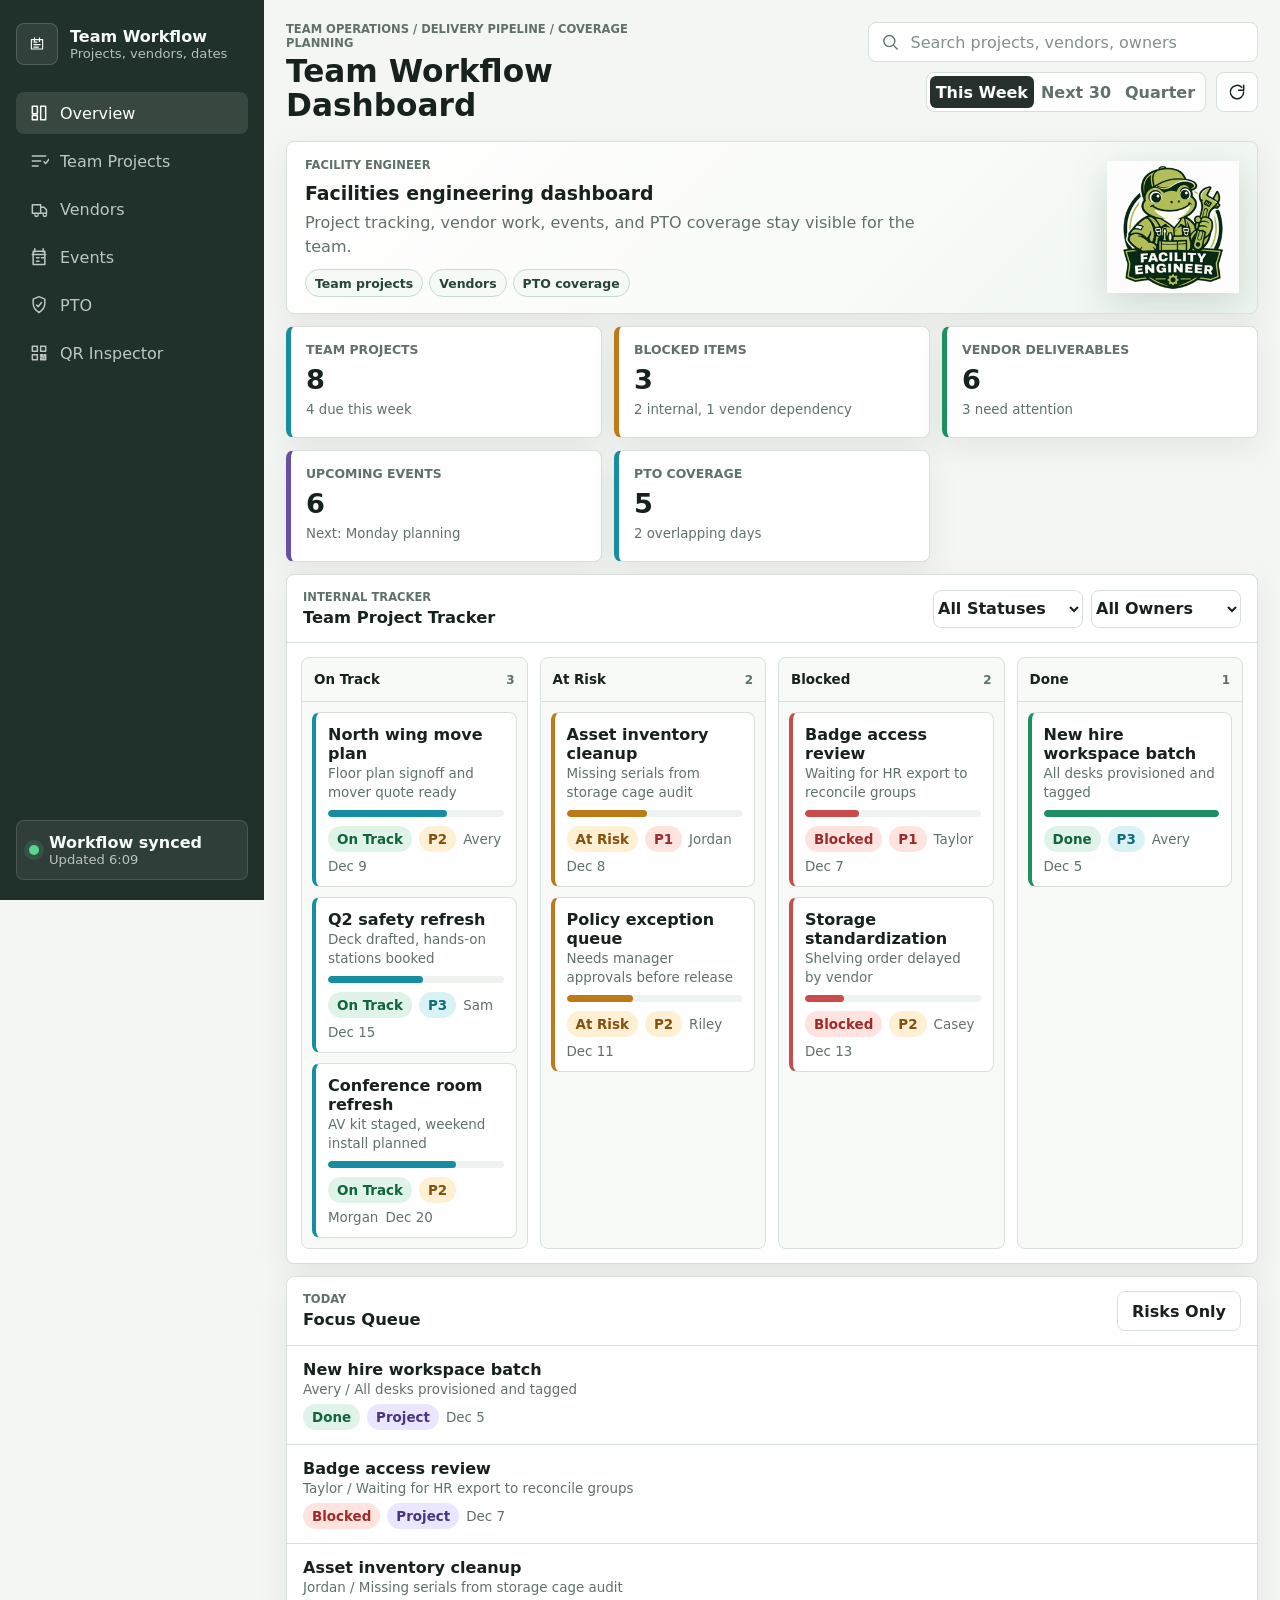
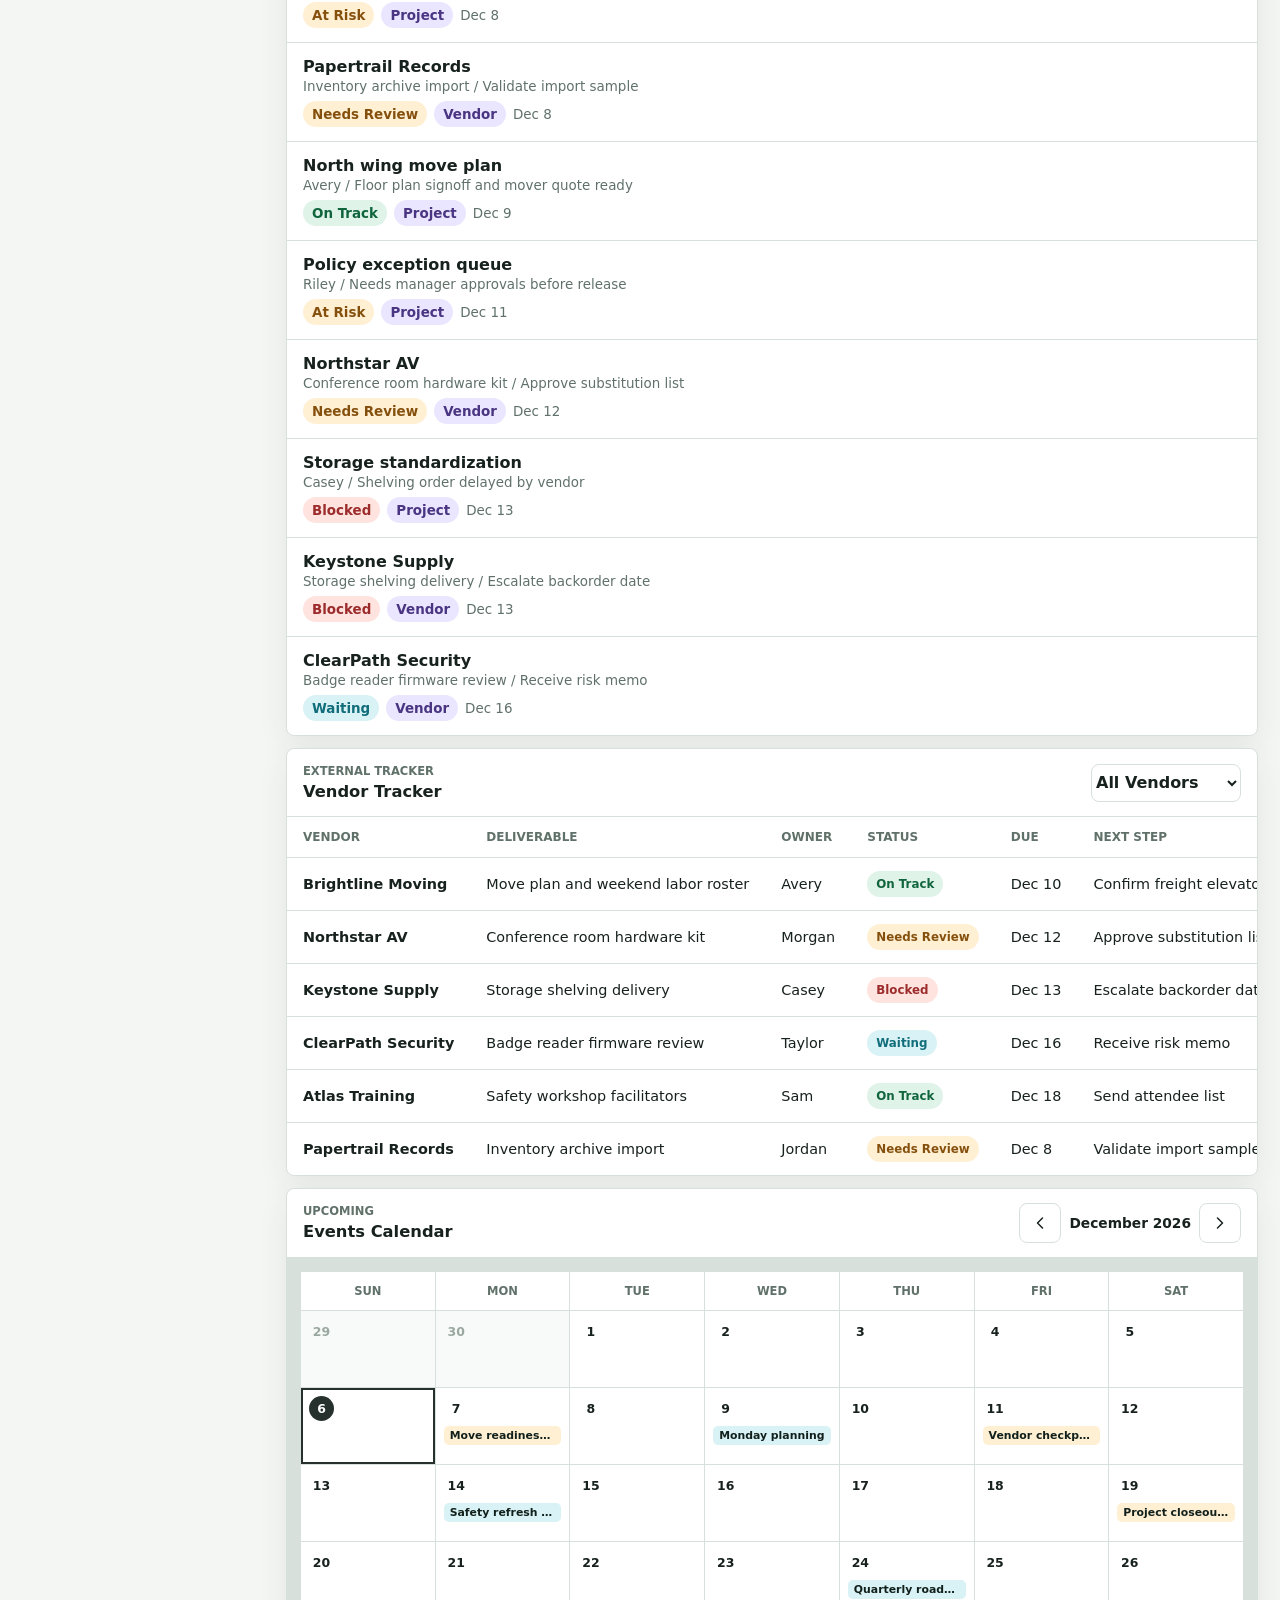
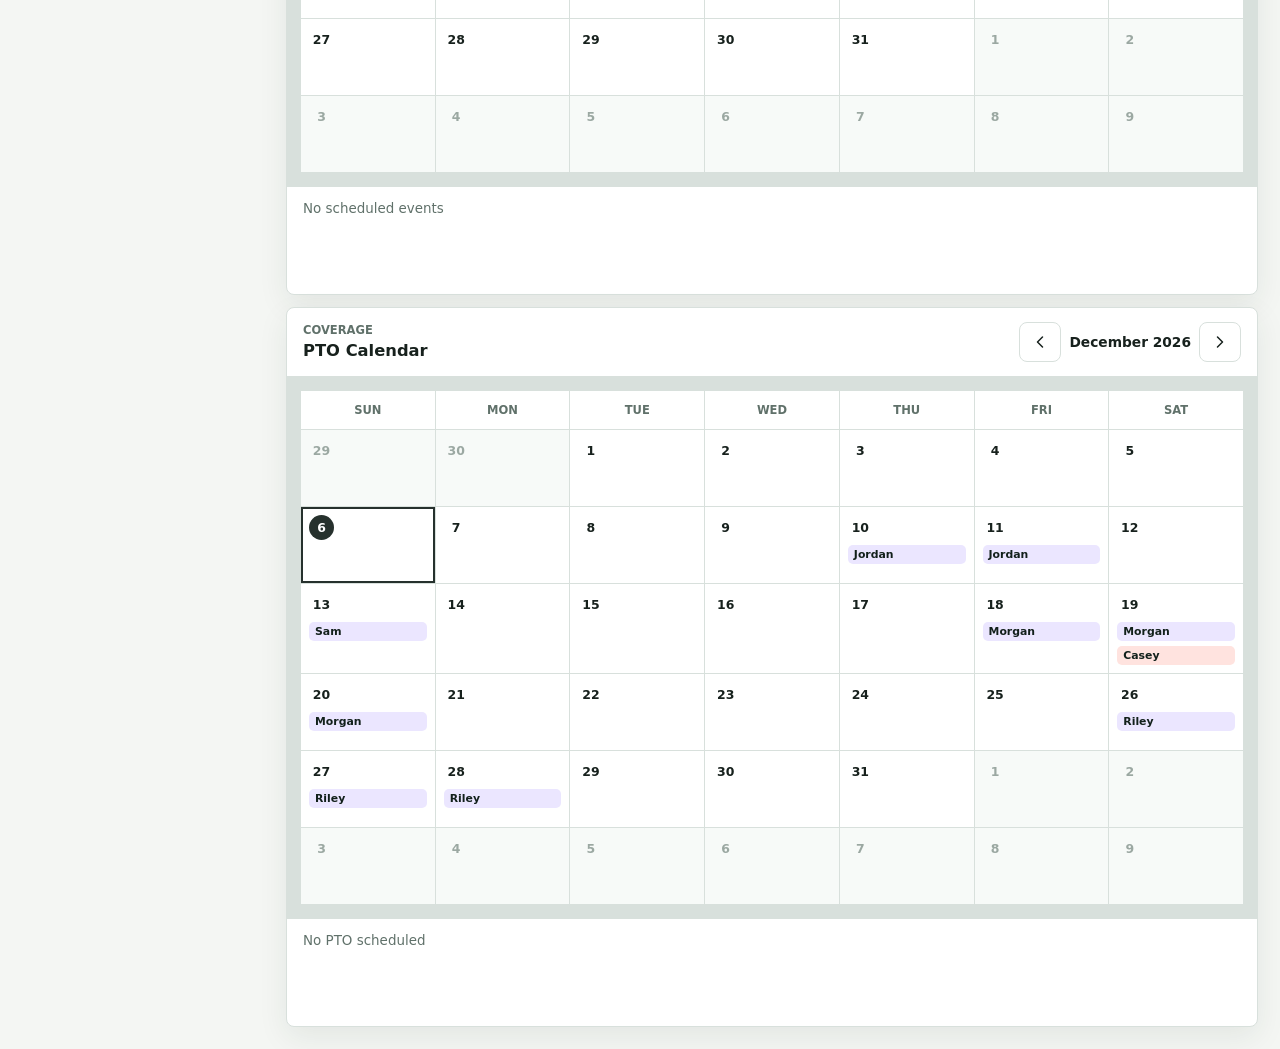
==== commit d446c80e: "Link QR inspector from dashboard" ====
--- a/index.html
+++ b/index.html
@@ -54,6 +54,12 @@
             </span>
             PTO
           </a>
+          <a class="nav-item" href="qr-reader.html">
+            <span class="nav-icon" aria-hidden="true">
+              <svg viewBox="0 0 24 24"><path d="M4 4h6v6H4zM14 4h6v6h-6zM4 14h6v6H4zM14 14h2v2h-2zM18 14h2v6h-6v-2h4z" /></svg>
+            </span>
+            QR Inspector
+          </a>
         </nav>
 
         <div class="sidebar-footer">
--- a/styles.css
+++ b/styles.css
@@ -302,6 +302,66 @@
   background: #f8faf8;
 }
 
+.identity-band {
+  display: flex;
+  align-items: center;
+  justify-content: space-between;
+  gap: 20px;
+  min-height: 152px;
+  margin-bottom: 12px;
+  padding: 16px 18px;
+  border: 1px solid var(--line);
+  border-radius: 8px;
+  background: linear-gradient(135deg, #ffffff 0%, #fafcf8 54%, #edf6f0 100%);
+  box-shadow: var(--shadow);
+  overflow: hidden;
+}
+
+.identity-copy {
+  display: grid;
+  gap: 6px;
+  min-width: 0;
+}
+
+.identity-copy h2 {
+  font-size: 1.18rem;
+}
+
+.identity-copy p:not(.eyebrow) {
+  max-width: 64ch;
+  margin: 0;
+  color: var(--muted);
+  line-height: 1.5;
+}
+
+.identity-tags {
+  display: flex;
+  flex-wrap: wrap;
+  gap: 6px;
+  margin-top: 4px;
+}
+
+.identity-tags span {
+  display: inline-flex;
+  align-items: center;
+  min-height: 28px;
+  padding: 4px 9px;
+  border: 1px solid #c6dcd1;
+  border-radius: 999px;
+  background: #f5faf7;
+  color: #274438;
+  font-size: 0.78rem;
+  font-weight: 800;
+}
+
+.identity-image {
+  width: 132px;
+  height: 132px;
+  flex: 0 0 132px;
+  object-fit: contain;
+  filter: drop-shadow(0 10px 18px rgba(31, 49, 42, 0.16));
+}
+
 .status-strip {
   display: grid;
   grid-template-columns: repeat(5, minmax(0, 1fr));
@@ -772,6 +832,10 @@
     width: 100%;
   }
 
+  .identity-band {
+    align-items: flex-start;
+  }
+
   .board {
     grid-template-columns: repeat(4, minmax(220px, 1fr));
   }
@@ -814,6 +878,16 @@
     flex: 1;
   }
 
+  .identity-band {
+    flex-direction: column-reverse;
+  }
+
+  .identity-image {
+    width: 108px;
+    height: 108px;
+    flex-basis: 108px;
+  }
+
   .calendar-grid {
     grid-template-columns: repeat(7, minmax(32px, 1fr));
     padding: 10px;
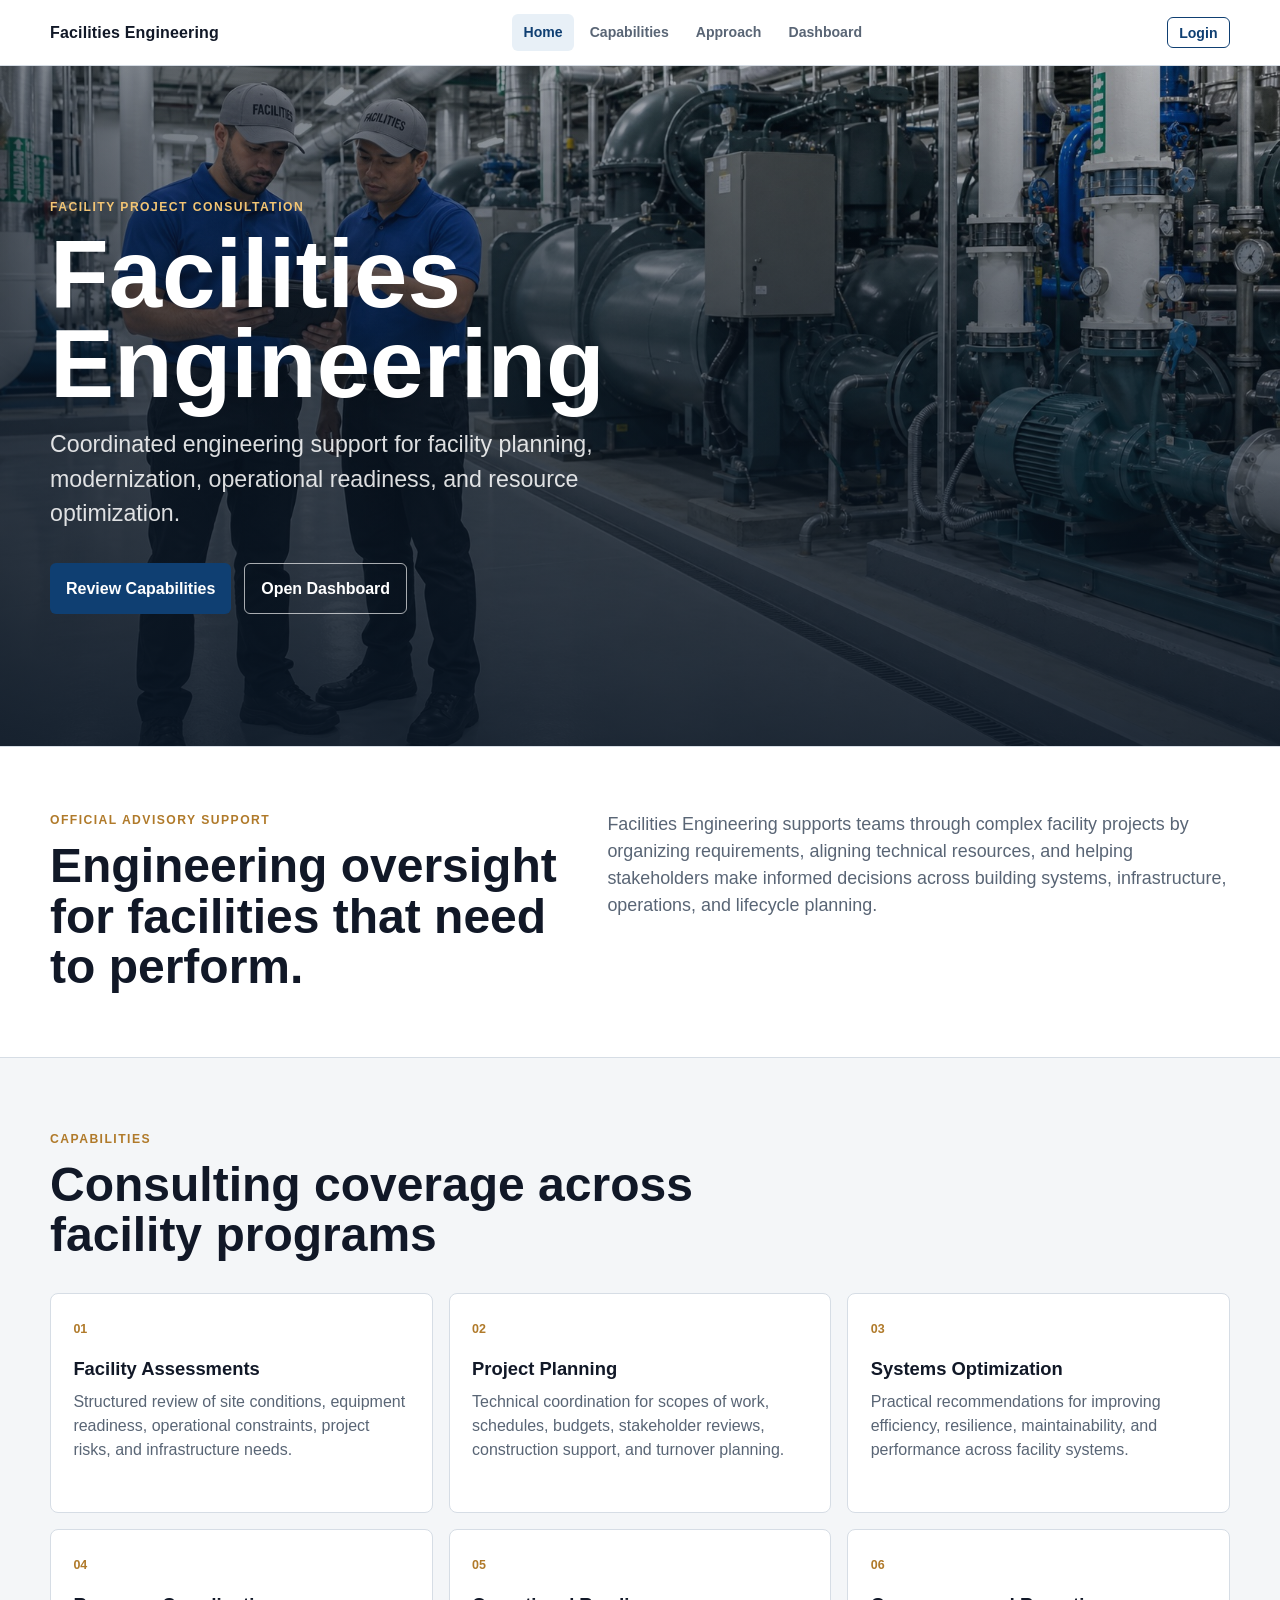
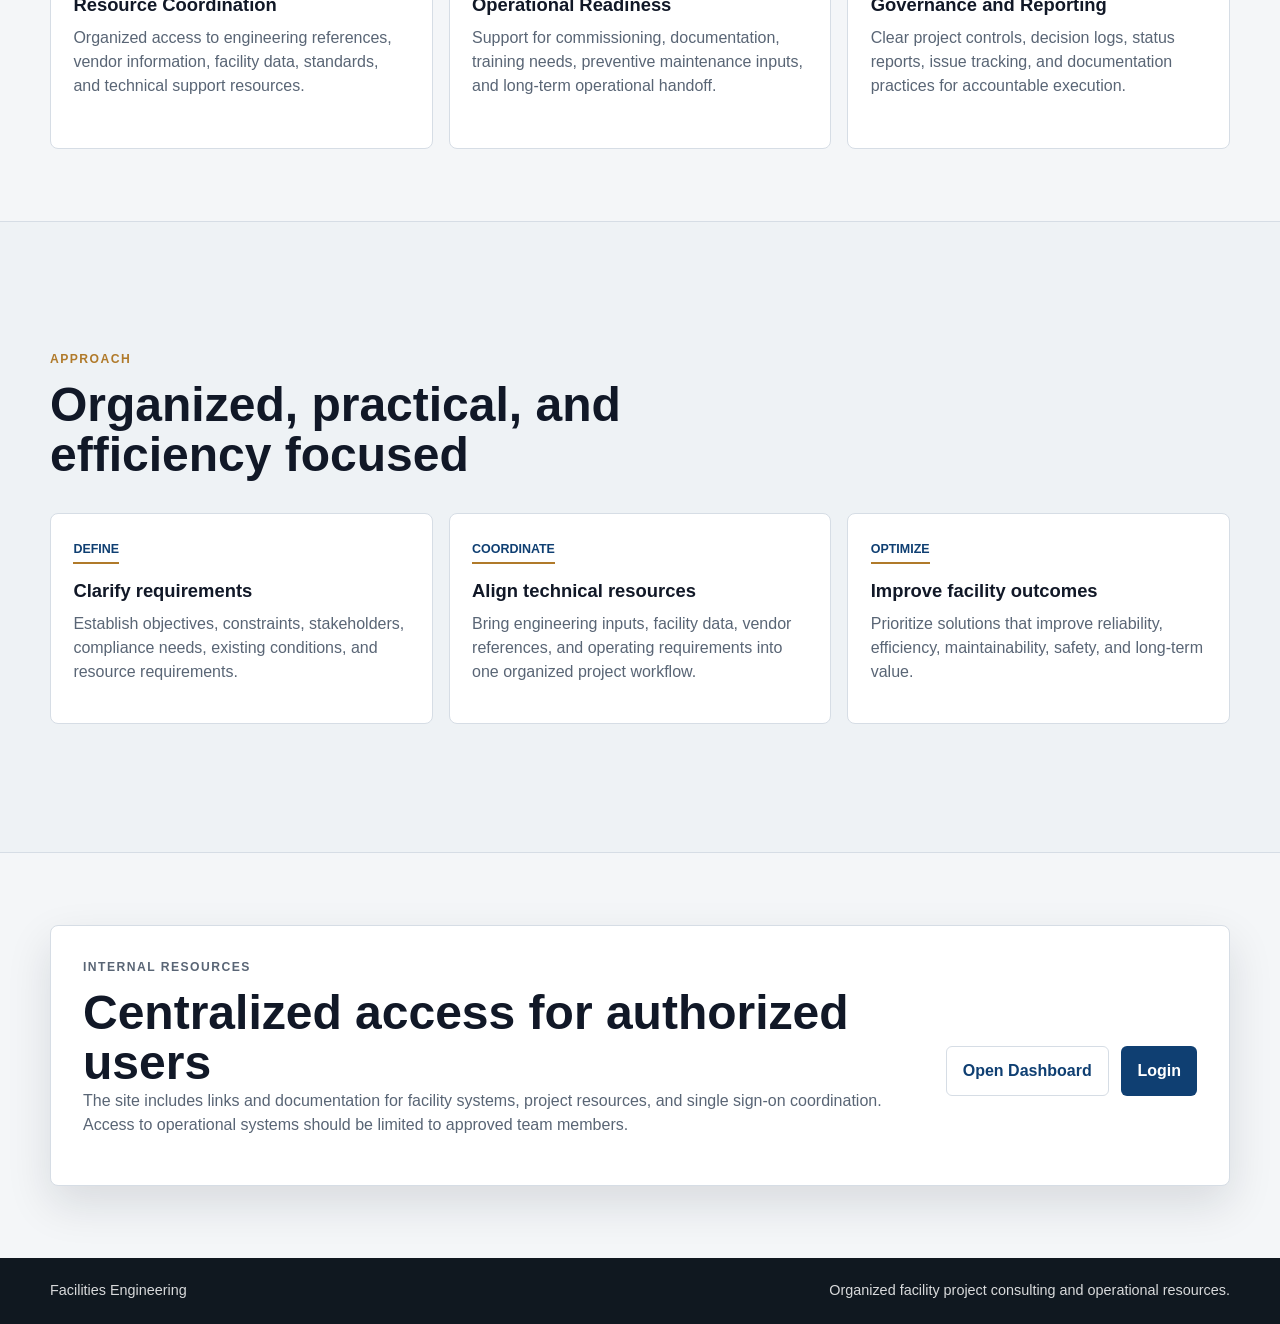
==== commit 76c79398: "Publish Facilities Engineering website" ====
--- a/index.html
+++ b/index.html
@@ -1,259 +1,13 @@
 <!doctype html>
 <html lang="en">
   <head>
-    <meta charset="UTF-8" />
-    <meta name="viewport" content="width=device-width, initial-scale=1.0" />
-    <title>Team Workflow Dashboard</title>
-    <link rel="icon" type="image/svg+xml" href="assets/facility-tab-icon.svg" />
-    <link rel="stylesheet" href="styles.css" />
+    <meta charset="utf-8">
+    <meta name="viewport" content="width=device-width, initial-scale=1">
+    <meta http-equiv="refresh" content="0; url=home/">
+    <link rel="canonical" href="home/">
+    <title>Facilities Engineering</title>
   </head>
   <body>
-    <div class="app-shell">
-      <aside class="sidebar" aria-label="Primary navigation">
-        <div class="brand">
-          <div class="brand-mark" aria-hidden="true">
-            <svg viewBox="0 0 32 32" role="img">
-              <path d="M7 9h18v15H7z" />
-              <path d="M11 13h5M11 17h10M11 21h7M20 6v6M12 6v6" />
-            </svg>
-          </div>
-          <div>
-            <strong>Team Workflow</strong>
-            <span>Projects, vendors, dates</span>
-          </div>
-        </div>
-
-        <nav class="nav-stack" aria-label="Dashboard areas">
-          <a class="nav-item active" href="#overview" aria-current="page">
-            <span class="nav-icon" aria-hidden="true">
-              <svg viewBox="0 0 24 24"><path d="M4 13h6V4H4v9Zm10 7h6V4h-6v16ZM4 20h6v-5H4v5Z" /></svg>
-            </span>
-            Overview
-          </a>
-          <a class="nav-item" href="#team-projects">
-            <span class="nav-icon" aria-hidden="true">
-              <svg viewBox="0 0 24 24"><path d="M4 6h16M4 12h10M4 18h7m7-5 2 2 4-5" /></svg>
-            </span>
-            Team Projects
-          </a>
-          <a class="nav-item" href="#vendor-tracker">
-            <span class="nav-icon" aria-hidden="true">
-              <svg viewBox="0 0 24 24"><path d="M4 7h10v10H4zM14 10h4l3 3v4h-7V10Zm-7 9a2 2 0 1 0 4 0m6 0a2 2 0 1 0 4 0" /></svg>
-            </span>
-            Vendors
-          </a>
-          <a class="nav-item" href="#events-calendar">
-            <span class="nav-icon" aria-hidden="true">
-              <svg viewBox="0 0 24 24"><path d="M7 2v4m10-4v4M4 9h16M5 5h14v16H5V5Zm4 8h3m3 0h3m-9 4h3" /></svg>
-            </span>
-            Events
-          </a>
-          <a class="nav-item" href="#pto-calendar">
-            <span class="nav-icon" aria-hidden="true">
-              <svg viewBox="0 0 24 24"><path d="M12 21c4-2.4 7-6.2 7-11V5l-7-3-7 3v5c0 4.8 3 8.6 7 11Zm-3-9 2 2 4-5" /></svg>
-            </span>
-            PTO
-          </a>
-          <a class="nav-item" href="qr-reader.html">
-            <span class="nav-icon" aria-hidden="true">
-              <svg viewBox="0 0 24 24"><path d="M4 4h6v6H4zM14 4h6v6h-6zM4 14h6v6H4zM14 14h2v2h-2zM18 14h2v6h-6v-2h4z" /></svg>
-            </span>
-            QR Inspector
-          </a>
-        </nav>
-
-        <div class="sidebar-footer">
-          <span class="system-dot"></span>
-          <div>
-            <strong>Workflow synced</strong>
-            <span id="lastSync">Updated just now</span>
-          </div>
-        </div>
-      </aside>
-
-      <main class="workspace">
-        <header class="topbar">
-          <div>
-            <p class="eyebrow">Team operations / Delivery pipeline / Coverage planning</p>
-            <h1>Team Workflow Dashboard</h1>
-          </div>
-          <div class="topbar-actions">
-            <label class="search-field" aria-label="Search workflow dashboard">
-              <svg viewBox="0 0 24 24" aria-hidden="true"><path d="m21 21-4.3-4.3M10.8 18a7.2 7.2 0 1 1 0-14.4 7.2 7.2 0 0 1 0 14.4Z" /></svg>
-              <input id="globalSearch" type="search" placeholder="Search projects, vendors, owners" />
-            </label>
-            <div class="segmented" aria-label="View range">
-              <button class="segment active" type="button" data-range="This Week">This Week</button>
-              <button class="segment" type="button" data-range="Next 30">Next 30</button>
-              <button class="segment" type="button" data-range="Quarter">Quarter</button>
-            </div>
-            <button class="icon-button" id="refreshButton" type="button" aria-label="Refresh dashboard">
-              <svg viewBox="0 0 24 24" aria-hidden="true"><path d="M20 12a8 8 0 1 1-2.34-5.66M20 4v6h-6" /></svg>
-            </button>
-          </div>
-        </header>
-
-        <section class="identity-band" aria-label="Facility engineer dashboard identity">
-          <div class="identity-copy">
-            <p class="eyebrow">Facility Engineer</p>
-            <h2>Facilities engineering dashboard</h2>
-            <p>Project tracking, vendor work, events, and PTO coverage stay visible for the team.</p>
-            <div class="identity-tags" aria-label="Dashboard focus areas">
-              <span>Team projects</span>
-              <span>Vendors</span>
-              <span>PTO coverage</span>
-            </div>
-          </div>
-          <img
-            class="identity-image"
-            src="assets/facility-engineer.svg"
-            alt="Facility Engineer illustrated logo holding a wrench"
-          />
-        </section>
-
-        <section id="overview" class="status-strip" aria-label="Workflow summary">
-          <article class="metric-card">
-            <span class="metric-label">Team Projects</span>
-            <strong id="teamProjectCount">8</strong>
-            <small id="teamProjectMeta">4 due this week</small>
-          </article>
-          <article class="metric-card caution">
-            <span class="metric-label">Blocked Items</span>
-            <strong id="blockedCount">3</strong>
-            <small>2 internal, 1 vendor dependency</small>
-          </article>
-          <article class="metric-card good">
-            <span class="metric-label">Vendor Deliverables</span>
-            <strong id="vendorCount">6</strong>
-            <small id="vendorMeta">3 need attention</small>
-          </article>
-          <article class="metric-card info">
-            <span class="metric-label">Upcoming Events</span>
-            <strong id="eventCount">6</strong>
-            <small id="eventMeta">Next: Monday standup</small>
-          </article>
-          <article class="metric-card">
-            <span class="metric-label">PTO Coverage</span>
-            <strong id="ptoCount">5</strong>
-            <small id="ptoMeta">2 overlapping days</small>
-          </article>
-        </section>
-
-        <section class="tracker-grid">
-          <section class="panel team-panel" id="team-projects" aria-labelledby="teamProjectsTitle">
-            <div class="panel-header">
-              <div>
-                <p class="eyebrow">Internal Tracker</p>
-                <h2 id="teamProjectsTitle">Team Project Tracker</h2>
-              </div>
-              <div class="control-row">
-                <select id="projectStatusFilter" aria-label="Filter team projects by status">
-                  <option value="All">All Statuses</option>
-                  <option value="On Track">On Track</option>
-                  <option value="At Risk">At Risk</option>
-                  <option value="Blocked">Blocked</option>
-                  <option value="Done">Done</option>
-                </select>
-                <select id="projectOwnerFilter" aria-label="Filter team projects by owner">
-                  <option value="All">All Owners</option>
-                </select>
-              </div>
-            </div>
-
-            <div class="board" id="projectBoard" aria-live="polite"></div>
-          </section>
-
-          <section class="panel queue-panel" aria-labelledby="focusTitle">
-            <div class="panel-header">
-              <div>
-                <p class="eyebrow">Today</p>
-                <h2 id="focusTitle">Focus Queue</h2>
-              </div>
-              <button class="text-button" id="toggleRisks" type="button">Risks Only</button>
-            </div>
-            <div class="focus-list" id="focusList" aria-live="polite"></div>
-          </section>
-        </section>
-
-        <section class="lower-grid">
-          <section class="panel" id="vendor-tracker" aria-labelledby="vendorTitle">
-            <div class="panel-header">
-              <div>
-                <p class="eyebrow">External Tracker</p>
-                <h2 id="vendorTitle">Vendor Tracker</h2>
-              </div>
-              <select id="vendorStatusFilter" aria-label="Filter vendors by status">
-                <option value="All">All Vendors</option>
-                <option value="On Track">On Track</option>
-                <option value="Needs Review">Needs Review</option>
-                <option value="Waiting">Waiting</option>
-                <option value="Blocked">Blocked</option>
-              </select>
-            </div>
-            <div class="table-wrap">
-              <table>
-                <thead>
-                  <tr>
-                    <th scope="col">Vendor</th>
-                    <th scope="col">Deliverable</th>
-                    <th scope="col">Owner</th>
-                    <th scope="col">Status</th>
-                    <th scope="col">Due</th>
-                    <th scope="col">Next Step</th>
-                  </tr>
-                </thead>
-                <tbody id="vendorRows"></tbody>
-              </table>
-            </div>
-          </section>
-
-          <section class="panel calendar-panel" id="events-calendar" aria-labelledby="eventsTitle">
-            <div class="panel-header">
-              <div>
-                <p class="eyebrow">Upcoming</p>
-                <h2 id="eventsTitle">Events Calendar</h2>
-              </div>
-              <div class="calendar-controls">
-                <button class="icon-button" id="eventPrev" type="button" aria-label="Previous events month">
-                  <svg viewBox="0 0 24 24" aria-hidden="true"><path d="m15 18-6-6 6-6" /></svg>
-                </button>
-                <span id="eventMonthLabel">April 2026</span>
-                <button class="icon-button" id="eventNext" type="button" aria-label="Next events month">
-                  <svg viewBox="0 0 24 24" aria-hidden="true"><path d="m9 18 6-6-6-6" /></svg>
-                </button>
-              </div>
-            </div>
-            <div class="calendar-wrap">
-              <div class="calendar-grid" id="eventCalendar" aria-label="Upcoming events calendar"></div>
-              <div class="day-detail" id="eventDetail" aria-live="polite"></div>
-            </div>
-          </section>
-
-          <section class="panel calendar-panel" id="pto-calendar" aria-labelledby="ptoTitle">
-            <div class="panel-header">
-              <div>
-                <p class="eyebrow">Coverage</p>
-                <h2 id="ptoTitle">PTO Calendar</h2>
-              </div>
-              <div class="calendar-controls">
-                <button class="icon-button" id="ptoPrev" type="button" aria-label="Previous PTO month">
-                  <svg viewBox="0 0 24 24" aria-hidden="true"><path d="m15 18-6-6 6-6" /></svg>
-                </button>
-                <span id="ptoMonthLabel">April 2026</span>
-                <button class="icon-button" id="ptoNext" type="button" aria-label="Next PTO month">
-                  <svg viewBox="0 0 24 24" aria-hidden="true"><path d="m9 18 6-6-6-6" /></svg>
-                </button>
-              </div>
-            </div>
-            <div class="calendar-wrap">
-              <div class="calendar-grid pto" id="ptoCalendar" aria-label="PTO calendar"></div>
-              <div class="day-detail" id="ptoDetail" aria-live="polite"></div>
-            </div>
-          </section>
-        </section>
-      </main>
-    </div>
-
-    <script src="app.js"></script>
+    <p><a href="home/">Open Facilities Engineering Home</a></p>
   </body>
 </html>
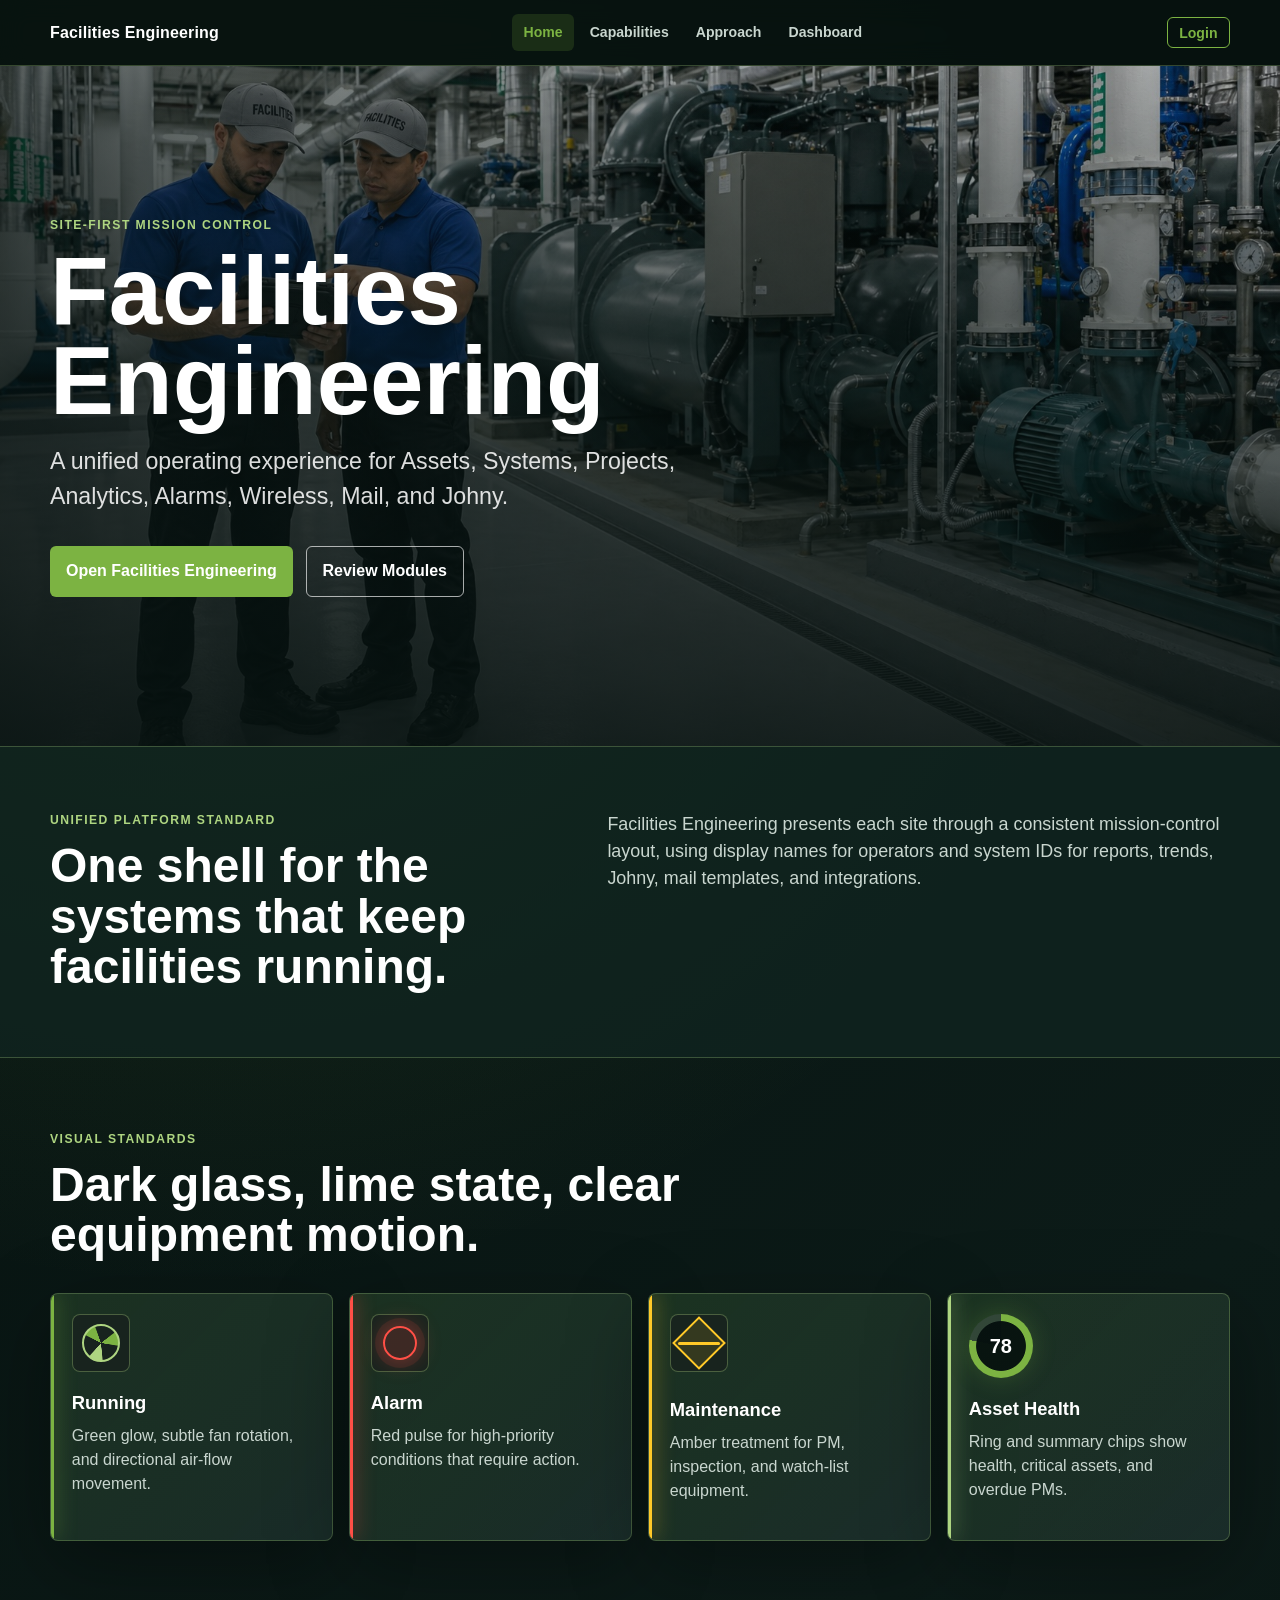
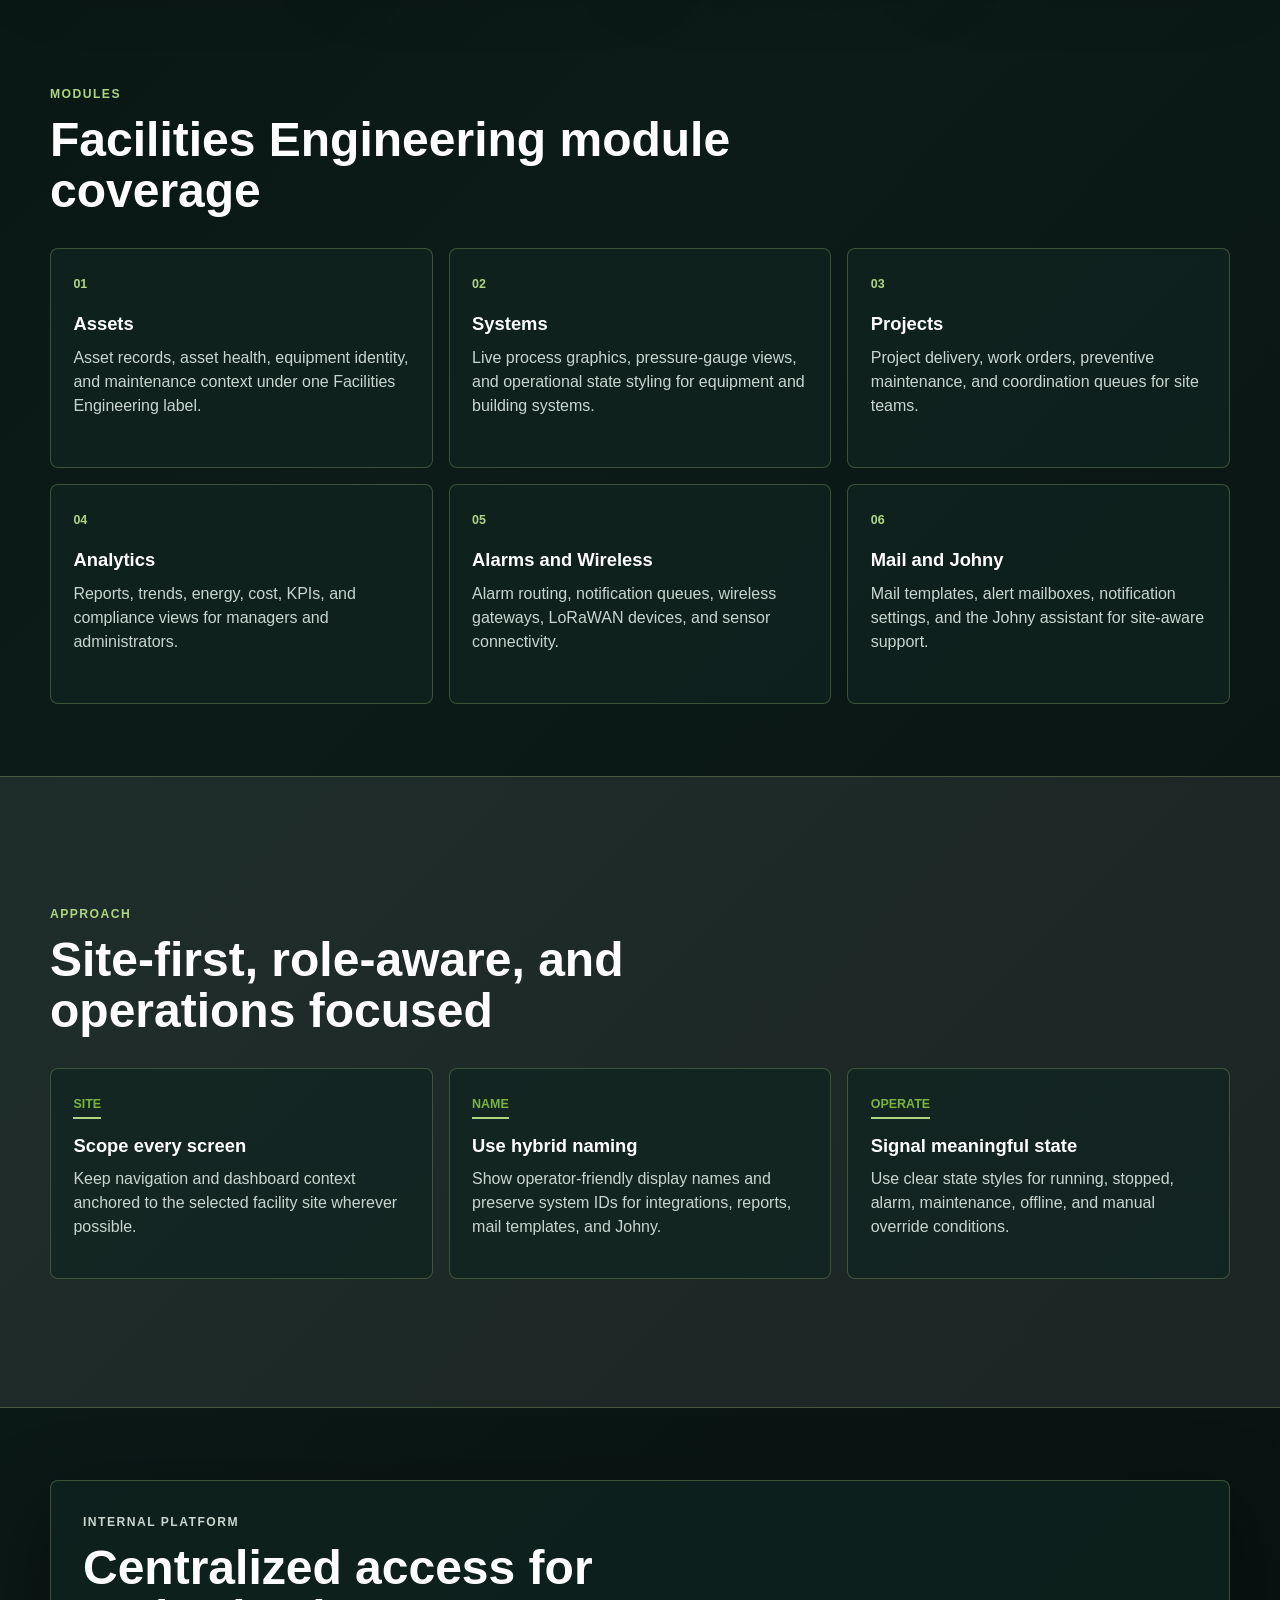
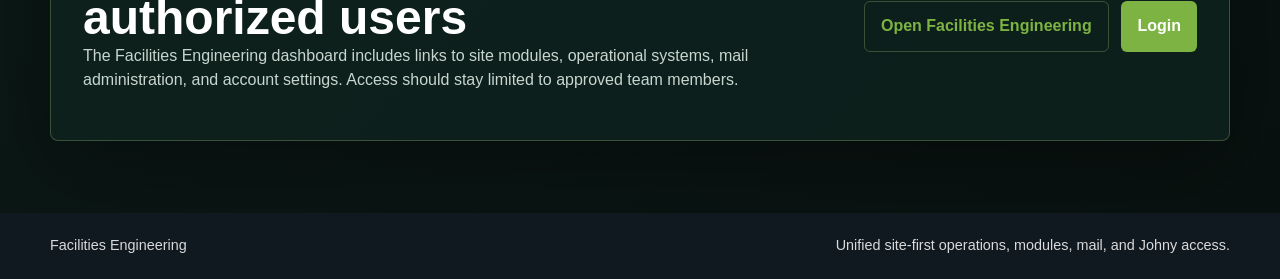
==== commit f5c53893: "Publish Facilities Engineering UI updates" ====
--- a/index.html
+++ b/index.html
@@ -3,11 +3,16 @@
   <head>
     <meta charset="utf-8">
     <meta name="viewport" content="width=device-width, initial-scale=1">
+    <link rel="icon" href="assets/favicon.ico?v=frog-tab-1" sizes="any">
+    <link rel="icon" type="image/png" sizes="32x32" href="assets/favicon-32x32.png?v=frog-tab-1">
+    <link rel="icon" type="image/png" sizes="16x16" href="assets/favicon-16x16.png?v=frog-tab-1">
+    <link rel="apple-touch-icon" href="assets/apple-touch-icon.png?v=frog-tab-1">
     <meta http-equiv="refresh" content="0; url=home/">
     <link rel="canonical" href="home/">
     <title>Facilities Engineering</title>
   </head>
   <body>
     <p><a href="home/">Open Facilities Engineering Home</a></p>
+    <script src="scripts/local-preview.js?v=preview-1"></script>
   </body>
 </html>
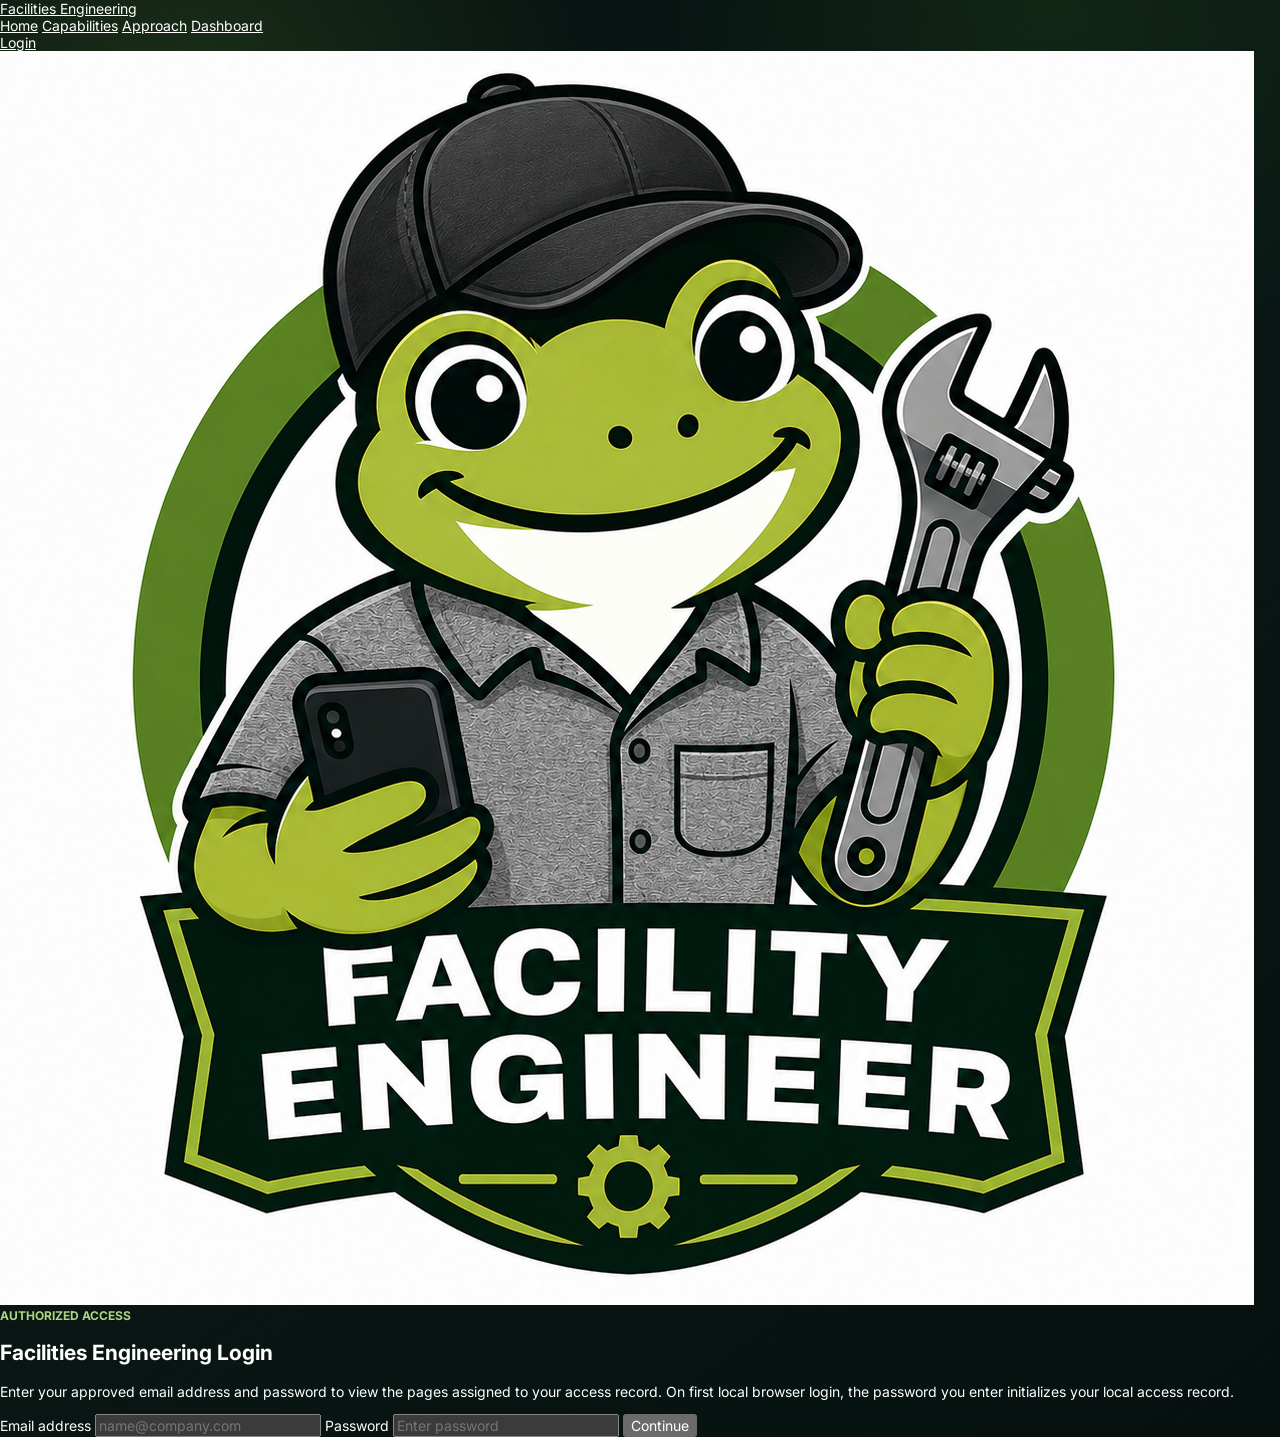
==== commit 54e90de7: "Add files via upload" ====
--- a/index.html
+++ b/index.html
@@ -1,18 +1,123 @@
 <!doctype html>
-<html lang="en">
+<html lang="en" class="require-auth">
   <head>
-    <meta charset="utf-8">
-    <meta name="viewport" content="width=device-width, initial-scale=1">
+    <meta charset="UTF-8" />
+    <meta name="viewport" content="width=device-width, initial-scale=1.0" />
     <link rel="icon" href="assets/favicon.ico?v=frog-tab-1" sizes="any">
     <link rel="icon" type="image/png" sizes="32x32" href="assets/favicon-32x32.png?v=frog-tab-1">
     <link rel="icon" type="image/png" sizes="16x16" href="assets/favicon-16x16.png?v=frog-tab-1">
     <link rel="apple-touch-icon" href="assets/apple-touch-icon.png?v=frog-tab-1">
-    <meta http-equiv="refresh" content="0; url=home/">
-    <link rel="canonical" href="home/">
-    <title>Facilities Engineering</title>
+    <title>Facilities ES | Dashboard</title>
+    <link rel="stylesheet" href="styles.css?v=facilities-es-dashboard-11" />
+    <style>
+      .require-auth body {
+        display: none;
+      }
+    </style>
+    <script src="../scripts/access-directory.js?v=facilities-os-3"></script>
+    <script>
+      const dashboardUser = AccessDirectory.requirePageAccess("dashboard", "../login/?redirect=../dashboard/");
+      if (dashboardUser) {
+        window.dashboardUser = dashboardUser;
+        document.documentElement.classList.remove("require-auth");
+      }
+    </script>
   </head>
   <body>
-    <p><a href="home/">Open Facilities Engineering Home</a></p>
-    <script src="scripts/local-preview.js?v=preview-1"></script>
+    <div class="dashboard-shell" id="dashboard">
+      <aside class="sidebar" aria-label="Facilities ES modules">
+        <button class="brand-lockup" id="facilitiesMenuClose" type="button" aria-label="Close Facilities menu">
+          <img class="brand-mark" src="assets/facility-engineer-transparent.png?v=facility-brand-3" alt="" />
+          <span>
+            <strong>Facilities</strong>
+          </span>
+        </button>
+
+        <nav class="site-menu" id="siteMenu" aria-label="Sites and modules"></nav>
+      </aside>
+
+      <main class="workspace" aria-label="Dashboard workspace">
+        <header class="topbar" aria-label="Dashboard controls">
+          <button class="sidebar-toggle" id="sidebarToggle" type="button" aria-label="Toggle navigation">
+            <span></span>
+            <span></span>
+            <span></span>
+          </button>
+
+          <div class="topbar-actions">
+            <button class="user-menu" id="userMenu" type="button" aria-label="User menu">
+              <span id="userInitials">FE</span>
+            </button>
+            <button class="logout-button" id="logoutButton" type="button">Log out</button>
+          </div>
+        </header>
+
+        <section class="hero-panel" aria-labelledby="dashboardTitle">
+          <div>
+            <p class="eyebrow" id="siteScope">Selected site</p>
+            <h1 id="dashboardTitle">Dashboard</h1>
+            <p class="hero-copy" id="dashboardSummary">
+              Role-aware operating view for vendor scheduling, PTO, open Jira work, and open projects.
+            </p>
+          </div>
+          <div class="hero-status">
+            <span class="state-dot running" aria-hidden="true"></span>
+            <span id="siteStatusLabel">Online</span>
+          </div>
+        </section>
+
+        <section class="kpi-grid" id="kpiGrid" aria-label="Role dashboard cards"></section>
+
+        <section class="content-grid schedule-grid">
+          <article class="glass-panel vendor-panel" aria-labelledby="vendorCalendarTitle">
+            <div class="panel-header">
+              <div>
+                <p class="eyebrow">Vendor calendar</p>
+                <h2 id="vendorCalendarTitle">Two-Week Look-Ahead</h2>
+              </div>
+              <span class="caption-chip" id="vendorCalendarSiteLabel">Selected site</span>
+            </div>
+            <div class="calendar-list" id="vendorCalendarList"></div>
+          </article>
+
+          <article class="glass-panel pto-panel" aria-labelledby="ptoCalendarTitle">
+            <div class="panel-header">
+              <div>
+                <p class="eyebrow">PTO calendar</p>
+                <h2 id="ptoCalendarTitle">PTO List</h2>
+              </div>
+              <span class="caption-chip" id="ptoCalendarSiteLabel">Selected site</span>
+            </div>
+            <div class="calendar-list" id="ptoCalendarList"></div>
+          </article>
+        </section>
+
+        <section class="content-grid lower-grid">
+          <article class="glass-panel activity-panel" aria-labelledby="activityTitle">
+            <div class="panel-header">
+              <div>
+                <p class="eyebrow">Calendar updates</p>
+                <h2 id="activityTitle">Site Work</h2>
+              </div>
+              <span id="activitySiteLabel" class="caption-chip">All systems</span>
+            </div>
+            <div class="activity-list" id="activityList"></div>
+          </article>
+
+          <article class="glass-panel open-work-panel" aria-labelledby="openWorkTitle">
+            <div class="panel-header">
+              <div>
+                <p class="eyebrow">Open work</p>
+                <h2 id="openWorkTitle">Jira and Projects</h2>
+              </div>
+              <span class="caption-chip" id="profileLabel">Profile</span>
+            </div>
+            <div class="open-module-grid" id="openModuleGrid"></div>
+          </article>
+        </section>
+      </main>
+    </div>
+
+    <script src="app.js?v=facilities-es-dashboard-8"></script>
   </body>
 </html>
--- a/styles.css
+++ b/styles.css
@@ -0,0 +1,1287 @@
+@import url("https://fonts.googleapis.com/css2?family=Exo+2:wght@700;800&family=Inter:wght@400;500;600;700;800&display=swap");
+
+:root {
+  --primary-lime: #7cb342;
+  --dark-lime: #558b2f;
+  --deep-green: #33691e;
+  --light-lime: #aed581;
+  --pale-lime: #dcedc8;
+  --background-dark: #06110f;
+  --surface-glass: rgba(16, 36, 32, 0.72);
+  --surface-glass-light: rgba(255, 255, 255, 0.08);
+  --border-glass: rgba(174, 213, 129, 0.28);
+  --text-primary: #ffffff;
+  --text-secondary: #c9d6cf;
+  --text-muted: #8fa39a;
+  --success: #7cb342;
+  --warning: #ffa000;
+  --alarm: #e53935;
+  --critical: #d32f2f;
+  --offline: #757575;
+  --disabled: #9e9e9e;
+  --manual-override: #1e88e5;
+  color-scheme: dark;
+  font-family: Inter, ui-sans-serif, system-ui, -apple-system, BlinkMacSystemFont, "Segoe UI", sans-serif;
+}
+
+* {
+  box-sizing: border-box;
+}
+
+html {
+  min-width: 320px;
+  background: var(--background-dark);
+}
+
+body {
+  min-width: 320px;
+  min-height: 100vh;
+  margin: 0;
+  overflow-x: hidden;
+  background:
+    radial-gradient(circle at 14% 8%, rgba(124, 179, 66, 0.18), transparent 26rem),
+    radial-gradient(circle at 82% 0%, rgba(51, 105, 30, 0.2), transparent 24rem),
+    linear-gradient(145deg, #06110f 0%, #0a1815 42%, #06110f 100%);
+  color: var(--text-primary);
+  font-size: 14px;
+}
+
+body::before {
+  position: fixed;
+  inset: 0;
+  z-index: -2;
+  background-image:
+    linear-gradient(rgba(174, 213, 129, 0.04) 1px, transparent 1px),
+    linear-gradient(90deg, rgba(174, 213, 129, 0.04) 1px, transparent 1px);
+  background-size: 48px 48px;
+  content: "";
+  mask-image: linear-gradient(to bottom, rgba(0, 0, 0, 0.95), transparent 82%);
+}
+
+body::after {
+  position: fixed;
+  inset: 0;
+  z-index: -1;
+  background:
+    linear-gradient(120deg, rgba(255, 255, 255, 0.055), transparent 28%, rgba(174, 213, 129, 0.035) 58%, transparent),
+    radial-gradient(circle at 50% 100%, rgba(124, 179, 66, 0.08), transparent 30rem);
+  content: "";
+  pointer-events: none;
+}
+
+button,
+input,
+select {
+  font: inherit;
+}
+
+a {
+  color: inherit;
+}
+
+[hidden] {
+  display: none !important;
+}
+
+.dashboard-shell {
+  display: grid;
+  grid-template-columns: 280px minmax(0, 1fr);
+  min-height: 100vh;
+}
+
+.sidebar {
+  position: sticky;
+  top: 0;
+  display: flex;
+  flex-direction: column;
+  gap: 18px;
+  height: 100vh;
+  border-right: 1px solid var(--border-glass);
+  background: rgba(6, 17, 15, 0.78);
+  padding: 18px;
+  backdrop-filter: blur(22px) saturate(150%);
+  -webkit-backdrop-filter: blur(22px) saturate(150%);
+}
+
+.brand-lockup {
+  position: relative;
+  display: flex;
+  align-items: center;
+  gap: 14px;
+  min-height: 68px;
+  width: 100%;
+  border: 1px solid rgba(174, 213, 129, 0.2);
+  border-radius: 8px;
+  background: var(--surface-glass);
+  padding: 10px 12px;
+  color: var(--text-primary);
+  cursor: pointer;
+  text-decoration: none;
+  box-shadow: inset 0 1px 0 rgba(255, 255, 255, 0.08);
+  transition:
+    background 160ms ease,
+    border-color 160ms ease,
+    box-shadow 160ms ease;
+}
+
+.brand-lockup::before {
+  position: absolute;
+  top: 50%;
+  left: 17px;
+  width: 58px;
+  height: 58px;
+  border-radius: 999px;
+  background: radial-gradient(circle, rgba(124, 179, 66, 0.22), rgba(124, 179, 66, 0.06) 56%, transparent 72%);
+  content: "";
+  pointer-events: none;
+  transform: translateY(-50%);
+}
+
+.brand-lockup:hover,
+.brand-lockup:focus-visible {
+  border-color: rgba(174, 213, 129, 0.42);
+  outline: none;
+  background: rgba(20, 45, 39, 0.76);
+  box-shadow:
+    inset 0 1px 0 rgba(255, 255, 255, 0.1),
+    0 0 22px rgba(124, 179, 66, 0.14);
+}
+
+.brand-mark {
+  position: relative;
+  z-index: 1;
+  width: 54px;
+  height: 54px;
+  object-fit: contain;
+  filter: saturate(1.08) contrast(1.05) brightness(1.03) drop-shadow(0 0 14px rgba(124, 179, 66, 0.28));
+}
+
+.brand-lockup strong,
+.brand-lockup small {
+  display: block;
+}
+
+.brand-lockup strong {
+  position: relative;
+  z-index: 1;
+  font-family: "Exo 2", Inter, ui-sans-serif, system-ui, sans-serif;
+  font-size: 27px;
+  font-weight: 800;
+  letter-spacing: 0;
+  line-height: 1;
+}
+
+.brand-lockup small {
+  margin-top: 2px;
+  color: var(--text-muted);
+  font-size: 12px;
+}
+
+.site-menu {
+  display: grid;
+  gap: 10px;
+  overflow-y: auto;
+  padding-right: 2px;
+}
+
+.site-menu-item {
+  display: grid;
+  gap: 7px;
+}
+
+.site-menu-trigger {
+  position: relative;
+  display: block;
+  width: 100%;
+  min-height: 60px;
+  overflow: hidden;
+  border: 1px solid transparent;
+  border-radius: 8px;
+  background: rgba(16, 36, 32, 0.74);
+  padding: 0;
+  cursor: pointer;
+  transition:
+    border-color 160ms ease,
+    box-shadow 160ms ease,
+    transform 160ms ease;
+}
+
+.site-menu-trigger img {
+  display: block;
+  width: 100%;
+  height: 60px;
+  object-fit: cover;
+}
+
+.site-menu-name {
+  position: absolute;
+  width: 1px;
+  height: 1px;
+  overflow: hidden;
+  clip: rect(0 0 0 0);
+  white-space: nowrap;
+}
+
+.site-menu-chevron {
+  position: absolute;
+  top: 50%;
+  right: 13px;
+  width: 10px;
+  height: 10px;
+  border-right: 2px solid var(--light-lime);
+  border-bottom: 2px solid var(--light-lime);
+  filter: drop-shadow(0 0 6px rgba(124, 179, 66, 0.55));
+  transform: translateY(-60%) rotate(45deg);
+  transition: transform 160ms ease;
+}
+
+.site-menu-trigger:hover,
+.site-menu-trigger:focus-visible,
+.site-menu-item[data-selected] .site-menu-trigger {
+  border-color: transparent;
+  outline: none;
+  box-shadow: 0 0 24px rgba(124, 179, 66, 0.16);
+  transform: translateX(2px);
+}
+
+.site-menu-item[data-selected] .site-menu-chevron {
+  transform: translateY(-35%) rotate(225deg);
+}
+
+.site-module-list {
+  display: grid;
+  gap: 7px;
+  margin-left: 17px;
+  border-left: 1px solid rgba(174, 213, 129, 0.22);
+  padding: 0 0 4px 11px;
+}
+
+.site-module-list[hidden] {
+  display: none;
+}
+
+.eyebrow {
+  margin: 0;
+  color: var(--light-lime);
+  font-size: 12px;
+  font-weight: 700;
+  text-transform: uppercase;
+}
+
+.module-link {
+  display: grid;
+  grid-template-columns: 34px minmax(0, 1fr);
+  align-items: center;
+  gap: 10px;
+  min-height: 48px;
+  border: 1px solid transparent;
+  border-radius: 8px;
+  padding: 7px 10px;
+  color: var(--text-secondary);
+  text-decoration: none;
+  transition:
+    background 160ms ease,
+    border-color 160ms ease,
+    color 160ms ease,
+    transform 160ms ease;
+}
+
+.module-link img {
+  width: 32px;
+  height: 32px;
+  object-fit: contain;
+}
+
+.module-link span {
+  min-width: 0;
+  overflow: hidden;
+  font-size: 15px;
+  font-weight: 600;
+  text-overflow: ellipsis;
+  white-space: nowrap;
+}
+
+.module-link:hover,
+.module-link:focus-visible,
+.module-link[data-module="dashboard"] {
+  border-color: rgba(174, 213, 129, 0.34);
+  outline: none;
+  background: rgba(124, 179, 66, 0.14);
+  color: var(--text-primary);
+  transform: translateX(2px);
+}
+
+.module-link.disabled {
+  color: rgba(201, 214, 207, 0.42);
+  cursor: not-allowed;
+  filter: grayscale(0.7);
+}
+
+.workspace {
+  display: grid;
+  gap: 18px;
+  align-content: start;
+  width: min(1440px, 100%);
+  min-width: 0;
+  margin: 0 auto;
+  padding: 18px 18px 32px;
+}
+
+.topbar {
+  position: sticky;
+  top: 0;
+  z-index: 5;
+  display: grid;
+  grid-template-columns: auto minmax(0, 1fr);
+  align-items: center;
+  gap: 14px;
+  border: 1px solid var(--border-glass);
+  border-radius: 8px;
+  background: rgba(6, 17, 15, 0.72);
+  padding: 10px;
+  box-shadow:
+    inset 0 1px 0 rgba(255, 255, 255, 0.08),
+    0 16px 42px rgba(0, 0, 0, 0.24);
+  backdrop-filter: blur(22px) saturate(150%);
+  -webkit-backdrop-filter: blur(22px) saturate(150%);
+}
+
+.sidebar-toggle {
+  grid-column: 1;
+  display: none;
+  width: 42px;
+  height: 42px;
+  border: 1px solid var(--border-glass);
+  border-radius: 8px;
+  background: var(--surface-glass);
+  padding: 10px;
+}
+
+.sidebar-toggle span {
+  display: block;
+  height: 2px;
+  border-radius: 999px;
+  background: var(--light-lime);
+}
+
+.sidebar-toggle span + span {
+  margin-top: 6px;
+}
+
+.search-field {
+  position: relative;
+  display: grid;
+  grid-column: 2;
+  align-items: center;
+}
+
+.search-field input {
+  width: 100%;
+  min-height: 44px;
+  border: 1px solid rgba(174, 213, 129, 0.2);
+  border-radius: 8px;
+  outline: none;
+  background: rgba(255, 255, 255, 0.07);
+  color: var(--text-primary);
+  padding: 0 14px 0 42px;
+}
+
+.search-field input::placeholder {
+  color: var(--text-muted);
+}
+
+.search-field input:focus {
+  border-color: var(--light-lime);
+  box-shadow: 0 0 0 3px rgba(124, 179, 66, 0.16);
+}
+
+.search-icon {
+  position: absolute;
+  left: 15px;
+  width: 14px;
+  height: 14px;
+  border: 2px solid var(--light-lime);
+  border-radius: 999px;
+}
+
+.search-icon::after {
+  position: absolute;
+  right: -6px;
+  bottom: -5px;
+  width: 7px;
+  height: 2px;
+  border-radius: 999px;
+  background: var(--light-lime);
+  content: "";
+  transform: rotate(45deg);
+}
+
+.topbar-actions {
+  display: flex;
+  grid-column: 2;
+  align-items: center;
+  justify-self: end;
+  gap: 8px;
+  flex-wrap: nowrap;
+}
+
+.quick-action,
+.notification-button,
+.user-menu,
+.logout-button {
+  display: inline-flex;
+  align-items: center;
+  justify-content: center;
+  min-height: 42px;
+  border: 1px solid rgba(174, 213, 129, 0.22);
+  border-radius: 8px;
+  background: rgba(16, 36, 32, 0.72);
+  color: var(--text-primary);
+  text-decoration: none;
+  transition:
+    background 160ms ease,
+    border-color 160ms ease,
+    box-shadow 160ms ease,
+    transform 160ms ease;
+}
+
+.quick-action:hover,
+.quick-action:focus-visible,
+.notification-button:hover,
+.notification-button:focus-visible,
+.user-menu:hover,
+.user-menu:focus-visible,
+.logout-button:hover,
+.logout-button:focus-visible {
+  border-color: rgba(174, 213, 129, 0.6);
+  outline: none;
+  background: rgba(255, 255, 255, 0.1);
+  box-shadow: 0 0 24px rgba(124, 179, 66, 0.16);
+  transform: translateY(-1px);
+}
+
+.quick-action {
+  gap: 7px;
+  padding: 0 11px;
+  font-size: 13px;
+  font-weight: 700;
+}
+
+.quick-action img {
+  width: 24px;
+  height: 24px;
+}
+
+.quick-action.disabled {
+  opacity: 0.5;
+  pointer-events: none;
+}
+
+.notification-button,
+.user-menu {
+  position: relative;
+  width: 42px;
+  padding: 0;
+}
+
+.notification-button strong {
+  position: absolute;
+  top: -6px;
+  right: -6px;
+  display: grid;
+  place-items: center;
+  min-width: 20px;
+  height: 20px;
+  border: 1px solid rgba(255, 255, 255, 0.18);
+  border-radius: 999px;
+  background: var(--alarm);
+  color: var(--text-primary);
+  font-size: 11px;
+}
+
+.notification-bell {
+  position: relative;
+  width: 18px;
+  height: 20px;
+  border: 2px solid var(--light-lime);
+  border-top-left-radius: 999px;
+  border-top-right-radius: 999px;
+  border-bottom: 0;
+}
+
+.notification-bell::before,
+.notification-bell::after {
+  position: absolute;
+  content: "";
+}
+
+.notification-bell::before {
+  right: -5px;
+  bottom: -3px;
+  left: -5px;
+  height: 2px;
+  border-radius: 999px;
+  background: var(--light-lime);
+}
+
+.notification-bell::after {
+  bottom: -8px;
+  left: 50%;
+  width: 6px;
+  height: 6px;
+  border-radius: 999px;
+  background: var(--light-lime);
+  transform: translateX(-50%);
+}
+
+.user-menu span {
+  display: grid;
+  place-items: center;
+  width: 30px;
+  height: 30px;
+  border-radius: 999px;
+  background: linear-gradient(135deg, var(--primary-lime), var(--deep-green));
+  font-size: 12px;
+  font-weight: 800;
+}
+
+.logout-button {
+  padding: 0 14px;
+  font-size: 13px;
+  font-weight: 700;
+}
+
+.hero-panel,
+.glass-panel,
+.kpi-card {
+  border: 1px solid var(--border-glass);
+  border-radius: 8px;
+  background:
+    linear-gradient(145deg, rgba(255, 255, 255, 0.08), rgba(255, 255, 255, 0.02)),
+    var(--surface-glass);
+  box-shadow:
+    inset 0 1px 0 rgba(255, 255, 255, 0.1),
+    0 20px 48px rgba(0, 0, 0, 0.24);
+  backdrop-filter: blur(22px) saturate(145%);
+  -webkit-backdrop-filter: blur(22px) saturate(145%);
+}
+
+.hero-panel {
+  position: relative;
+  display: flex;
+  align-items: flex-end;
+  justify-content: space-between;
+  gap: 18px;
+  min-height: 178px;
+  overflow: hidden;
+  padding: 28px;
+}
+
+.hero-panel::before {
+  position: absolute;
+  inset: auto 24px -80px auto;
+  width: 340px;
+  height: 220px;
+  border: 1px solid rgba(174, 213, 129, 0.22);
+  border-radius: 999px 999px 0 0;
+  background:
+    radial-gradient(circle at 50% 32%, rgba(124, 179, 66, 0.28), transparent 34%),
+    linear-gradient(90deg, transparent, rgba(174, 213, 129, 0.1), transparent);
+  content: "";
+  pointer-events: none;
+}
+
+.hero-panel h1 {
+  margin: 8px 0 10px;
+  font-size: 28px;
+  font-weight: 700;
+  line-height: 1.08;
+}
+
+.hero-copy {
+  max-width: 780px;
+  margin: 0;
+  color: var(--text-secondary);
+  font-size: 14px;
+  line-height: 1.6;
+}
+
+.hero-status {
+  position: relative;
+  z-index: 1;
+  display: inline-flex;
+  align-items: center;
+  gap: 9px;
+  min-height: 40px;
+  border: 1px solid rgba(174, 213, 129, 0.28);
+  border-radius: 999px;
+  background: rgba(6, 17, 15, 0.56);
+  padding: 0 14px;
+  color: var(--text-secondary);
+  font-weight: 700;
+  white-space: nowrap;
+}
+
+.kpi-grid {
+  display: grid;
+  grid-template-columns: repeat(4, minmax(0, 1fr));
+  gap: 14px;
+}
+
+.kpi-card {
+  position: relative;
+  display: grid;
+  gap: 8px;
+  min-height: 136px;
+  padding: 18px;
+}
+
+.kpi-card p,
+.kpi-card small,
+.mail-widget small,
+.calendar-item p,
+.equipment-row p,
+.activity-item p,
+.open-module-card small,
+.module-card small {
+  margin: 0;
+  color: var(--text-muted);
+}
+
+.kpi-card p {
+  padding-right: 28px;
+  font-size: 13px;
+  font-weight: 700;
+}
+
+.kpi-card strong {
+  font-size: 32px;
+  font-weight: 800;
+  line-height: 1;
+}
+
+.kpi-card small {
+  font-size: 12px;
+  line-height: 1.4;
+}
+
+.state-dot {
+  width: 10px;
+  height: 10px;
+  border-radius: 999px;
+  background: var(--success);
+  box-shadow: 0 0 14px rgba(124, 179, 66, 0.8);
+}
+
+.kpi-card > .state-dot {
+  position: absolute;
+  top: 20px;
+  right: 18px;
+}
+
+.state-dot.alarm {
+  background: var(--alarm);
+  box-shadow: 0 0 16px rgba(229, 57, 53, 0.88);
+  animation: alarm-pulse 1.8s ease-in-out infinite;
+}
+
+.state-dot.maintenance {
+  background: var(--warning);
+  box-shadow: 0 0 16px rgba(255, 160, 0, 0.72);
+}
+
+.state-dot.offline {
+  background: var(--offline);
+  box-shadow: none;
+}
+
+.kpi-card.alarm {
+  border-color: rgba(229, 57, 53, 0.48);
+}
+
+.kpi-card.maintenance {
+  border-color: rgba(255, 160, 0, 0.44);
+}
+
+.content-grid {
+  display: grid;
+  grid-template-columns: minmax(0, 1.35fr) minmax(320px, 0.65fr);
+  gap: 14px;
+}
+
+.lower-grid {
+  grid-template-columns: minmax(0, 1fr) minmax(360px, 0.75fr);
+}
+
+.glass-panel {
+  min-width: 0;
+  padding: 20px;
+}
+
+.panel-header {
+  display: flex;
+  align-items: flex-start;
+  justify-content: space-between;
+  gap: 14px;
+  margin-bottom: 18px;
+}
+
+.panel-header h2 {
+  margin: 6px 0 0;
+  font-size: 22px;
+  font-weight: 700;
+}
+
+.status-pill,
+.caption-chip {
+  display: inline-flex;
+  align-items: center;
+  min-height: 28px;
+  border: 1px solid rgba(174, 213, 129, 0.26);
+  border-radius: 999px;
+  background: rgba(255, 255, 255, 0.07);
+  padding: 0 10px;
+  color: var(--text-secondary);
+  font-size: 12px;
+  font-weight: 700;
+  white-space: nowrap;
+}
+
+.status-pill.running {
+  border-color: rgba(124, 179, 66, 0.44);
+  color: var(--pale-lime);
+}
+
+.process-graphic {
+  display: grid;
+  grid-template-columns: 96px minmax(140px, 1fr) 84px 70px;
+  align-items: center;
+  gap: 18px;
+  min-height: 132px;
+  border: 1px solid rgba(174, 213, 129, 0.18);
+  border-radius: 8px;
+  background:
+    linear-gradient(90deg, rgba(124, 179, 66, 0.08), transparent),
+    rgba(6, 17, 15, 0.38);
+  padding: 18px;
+}
+
+.fan {
+  position: relative;
+  width: 74px;
+  height: 74px;
+  border: 3px solid rgba(174, 213, 129, 0.58);
+  border-radius: 999px;
+  background: rgba(255, 255, 255, 0.06);
+  box-shadow: 0 0 24px rgba(124, 179, 66, 0.22);
+}
+
+.fan::before,
+.fan::after {
+  position: absolute;
+  inset: 14px;
+  border-radius: 50%;
+  background:
+    conic-gradient(from 0deg, var(--primary-lime), transparent 23%, var(--primary-lime) 34%, transparent 58%, var(--primary-lime) 70%, transparent 86%);
+  content: "";
+}
+
+.fan::after {
+  inset: 31px;
+  background: var(--text-primary);
+}
+
+.fan.running::before {
+  animation: fan-spin 2.6s linear infinite;
+}
+
+.duct {
+  position: relative;
+  display: flex;
+  align-items: center;
+  min-height: 48px;
+  overflow: hidden;
+  border: 1px solid rgba(174, 213, 129, 0.22);
+  border-radius: 999px;
+  background: rgba(255, 255, 255, 0.045);
+}
+
+.duct::before {
+  position: absolute;
+  right: 14px;
+  left: 14px;
+  height: 2px;
+  border-radius: 999px;
+  background: rgba(174, 213, 129, 0.26);
+  content: "";
+}
+
+.duct span {
+  position: absolute;
+  width: 18px;
+  height: 18px;
+  border-top: 3px solid var(--light-lime);
+  border-right: 3px solid var(--light-lime);
+  opacity: 0.82;
+  transform: rotate(45deg);
+  animation: flow-arrow 2.4s linear infinite;
+}
+
+.duct span:nth-child(1) {
+  left: 10%;
+}
+
+.duct span:nth-child(2) {
+  left: 42%;
+  animation-delay: 0.45s;
+}
+
+.duct span:nth-child(3) {
+  left: 72%;
+  animation-delay: 0.9s;
+}
+
+.coil {
+  height: 76px;
+  border: 1px solid rgba(174, 213, 129, 0.3);
+  border-radius: 8px;
+  background:
+    repeating-linear-gradient(90deg, rgba(174, 213, 129, 0.56) 0 4px, transparent 4px 12px),
+    rgba(255, 255, 255, 0.04);
+}
+
+.valve {
+  position: relative;
+  width: 54px;
+  height: 54px;
+  border: 2px solid var(--manual-override);
+  border-radius: 12px;
+  box-shadow: 0 0 18px rgba(30, 136, 229, 0.35);
+}
+
+.valve::before {
+  position: absolute;
+  inset: 25px 7px;
+  border-radius: 999px;
+  background: var(--manual-override);
+  content: "";
+  transform: rotate(-24deg);
+}
+
+.calendar-list,
+.equipment-list,
+.activity-list,
+.open-module-grid,
+.mail-widgets,
+.module-grid {
+  display: grid;
+  gap: 10px;
+}
+
+.calendar-list {
+  align-content: start;
+}
+
+.equipment-list {
+  margin-top: 14px;
+}
+
+.calendar-item,
+.equipment-row,
+.activity-item,
+.open-module-card,
+.module-card,
+.mail-widget {
+  border: 1px solid rgba(174, 213, 129, 0.16);
+  border-radius: 8px;
+  background: rgba(255, 255, 255, 0.055);
+}
+
+.calendar-item {
+  display: grid;
+  grid-template-columns: 82px minmax(0, 1fr);
+  align-items: center;
+  gap: 12px;
+  min-height: 74px;
+  padding: 12px;
+}
+
+.calendar-item time {
+  display: inline-grid;
+  place-items: center;
+  min-height: 44px;
+  border: 1px solid rgba(174, 213, 129, 0.24);
+  border-radius: 8px;
+  background: rgba(6, 17, 15, 0.48);
+  color: var(--pale-lime);
+  font-size: 12px;
+  font-weight: 800;
+  text-align: center;
+}
+
+.equipment-row {
+  display: grid;
+  grid-template-columns: 12px minmax(0, 1fr) auto;
+  align-items: center;
+  gap: 12px;
+  padding: 13px;
+}
+
+.calendar-item h3,
+.equipment-row h3,
+.activity-item h3,
+.open-module-card strong {
+  margin: 0 0 3px;
+  font-size: 18px;
+  font-weight: 700;
+}
+
+.calendar-item p,
+.equipment-row p,
+.activity-item p,
+.open-module-card small {
+  font-size: 12px;
+}
+
+.equipment-row strong {
+  color: var(--text-primary);
+  font-size: 16px;
+  white-space: nowrap;
+}
+
+.equipment-state {
+  width: 10px;
+  height: 42px;
+  border-radius: 999px;
+  background: var(--success);
+  box-shadow: 0 0 14px rgba(124, 179, 66, 0.74);
+}
+
+.equipment-row.maintenance .equipment-state {
+  background: var(--warning);
+  box-shadow: 0 0 14px rgba(255, 160, 0, 0.68);
+}
+
+.equipment-row.offline {
+  opacity: 0.72;
+}
+
+.equipment-row.offline .equipment-state {
+  background: var(--offline);
+  box-shadow: none;
+}
+
+.equipment-row.manual .equipment-state {
+  background: var(--manual-override);
+  box-shadow: 0 0 14px rgba(30, 136, 229, 0.68);
+}
+
+.activity-item {
+  display: grid;
+  grid-template-columns: 12px minmax(0, 1fr);
+  align-items: start;
+  gap: 12px;
+  padding: 14px;
+}
+
+.activity-item .state-dot {
+  margin-top: 5px;
+}
+
+.open-module-grid {
+  grid-template-columns: repeat(2, minmax(0, 1fr));
+}
+
+.open-module-card {
+  display: grid;
+  grid-template-columns: minmax(0, 1fr) auto;
+  align-items: center;
+  gap: 14px;
+  min-height: 104px;
+  padding: 16px;
+  color: var(--text-primary);
+  text-decoration: none;
+  transition:
+    border-color 160ms ease,
+    background 160ms ease,
+    transform 160ms ease,
+    box-shadow 160ms ease;
+}
+
+.open-module-card:hover,
+.open-module-card:focus-visible {
+  border-color: rgba(174, 213, 129, 0.58);
+  outline: none;
+  background: rgba(255, 255, 255, 0.1);
+  box-shadow: 0 0 24px rgba(124, 179, 66, 0.16);
+  transform: translateY(-2px);
+}
+
+.open-module-card strong,
+.open-module-card small {
+  display: block;
+}
+
+.open-module-card b {
+  display: grid;
+  place-items: center;
+  min-width: 48px;
+  height: 48px;
+  border: 1px solid rgba(174, 213, 129, 0.26);
+  border-radius: 999px;
+  background: rgba(124, 179, 66, 0.14);
+  color: var(--pale-lime);
+  font-size: 20px;
+}
+
+.module-grid {
+  grid-template-columns: repeat(2, minmax(0, 1fr));
+}
+
+.module-card {
+  display: grid;
+  grid-template-columns: 46px minmax(0, 1fr);
+  align-items: center;
+  gap: 12px;
+  min-height: 78px;
+  padding: 12px;
+  text-decoration: none;
+  transition:
+    border-color 160ms ease,
+    background 160ms ease,
+    transform 160ms ease,
+    box-shadow 160ms ease;
+}
+
+.module-card:hover,
+.module-card:focus-visible {
+  border-color: rgba(174, 213, 129, 0.58);
+  outline: none;
+  background: rgba(255, 255, 255, 0.1);
+  box-shadow: 0 0 24px rgba(124, 179, 66, 0.16);
+  transform: translateY(-2px);
+}
+
+.module-card img {
+  width: 44px;
+  height: 44px;
+  object-fit: contain;
+}
+
+.module-card strong,
+.module-card small {
+  display: block;
+}
+
+.module-card strong {
+  margin-bottom: 4px;
+  font-size: 15px;
+}
+
+.module-card small {
+  font-size: 12px;
+  line-height: 1.35;
+}
+
+.module-card.disabled {
+  opacity: 0.48;
+  pointer-events: none;
+}
+
+.mail-widgets {
+  grid-template-columns: repeat(2, minmax(0, 1fr));
+}
+
+.mail-widget {
+  display: grid;
+  gap: 6px;
+  min-height: 82px;
+  padding: 12px;
+}
+
+.mail-widget strong {
+  font-size: 20px;
+  line-height: 1.05;
+}
+
+.mail-links {
+  display: flex;
+  flex-wrap: wrap;
+  gap: 8px;
+  margin-top: 14px;
+}
+
+.mail-links a {
+  display: inline-flex;
+  align-items: center;
+  min-height: 32px;
+  border: 1px solid rgba(174, 213, 129, 0.18);
+  border-radius: 999px;
+  background: rgba(255, 255, 255, 0.06);
+  padding: 0 10px;
+  color: var(--text-secondary);
+  font-size: 12px;
+  font-weight: 700;
+  text-decoration: none;
+}
+
+.mail-links a:hover,
+.mail-links a:focus-visible {
+  border-color: rgba(174, 213, 129, 0.56);
+  outline: none;
+  color: var(--text-primary);
+}
+
+@keyframes fan-spin {
+  to {
+    transform: rotate(360deg);
+  }
+}
+
+@keyframes flow-arrow {
+  0% {
+    opacity: 0;
+    transform: translateX(-22px) rotate(45deg);
+  }
+  18%,
+  74% {
+    opacity: 0.85;
+  }
+  100% {
+    opacity: 0;
+    transform: translateX(22px) rotate(45deg);
+  }
+}
+
+@keyframes alarm-pulse {
+  0%,
+  100% {
+    transform: scale(1);
+  }
+  50% {
+    transform: scale(1.34);
+  }
+}
+
+@media (max-width: 1180px) {
+  .dashboard-shell {
+    grid-template-columns: 240px minmax(0, 1fr);
+  }
+
+  .kpi-grid {
+    grid-template-columns: repeat(2, minmax(0, 1fr));
+  }
+
+  .content-grid,
+  .lower-grid {
+    grid-template-columns: 1fr;
+  }
+}
+
+@media (max-width: 860px) {
+  .dashboard-shell {
+    display: block;
+  }
+
+  .sidebar {
+    position: fixed;
+    inset: 0 auto 0 0;
+    z-index: 20;
+    width: min(300px, 86vw);
+    transform: translateX(-104%);
+    transition: transform 180ms ease;
+  }
+
+  body.nav-open .sidebar {
+    transform: translateX(0);
+  }
+
+  .workspace {
+    padding: 12px;
+  }
+
+  .topbar {
+    grid-template-columns: auto minmax(0, 1fr);
+  }
+
+  .sidebar-toggle {
+    display: block;
+  }
+
+  .topbar-actions {
+    justify-content: flex-end;
+  }
+
+  .hero-panel {
+    align-items: flex-start;
+    flex-direction: column;
+    min-height: 0;
+    padding: 22px;
+  }
+
+  .process-graphic {
+    grid-template-columns: 1fr;
+    justify-items: center;
+  }
+
+  .duct {
+    width: 100%;
+  }
+}
+
+@media (max-width: 560px) {
+  .workspace {
+    gap: 12px;
+  }
+
+  .topbar {
+    border-radius: 0;
+    margin: -12px -12px 0;
+  }
+
+  .quick-action span {
+    display: none;
+  }
+
+  .quick-action,
+  .notification-button,
+  .user-menu {
+    width: 42px;
+    padding: 0;
+  }
+
+  .hero-panel h1 {
+    font-size: 26px;
+  }
+
+  .kpi-grid,
+  .module-grid,
+  .open-module-grid,
+  .mail-widgets {
+    grid-template-columns: 1fr;
+  }
+
+  .glass-panel,
+  .kpi-card {
+    padding: 16px;
+  }
+
+  .equipment-row {
+    grid-template-columns: 10px minmax(0, 1fr);
+  }
+
+  .equipment-row strong {
+    grid-column: 2;
+  }
+}
+
+@media (prefers-reduced-motion: reduce) {
+  *,
+  *::before,
+  *::after {
+    animation-duration: 0.01ms !important;
+    animation-iteration-count: 1 !important;
+    scroll-behavior: auto !important;
+    transition-duration: 0.01ms !important;
+  }
+}
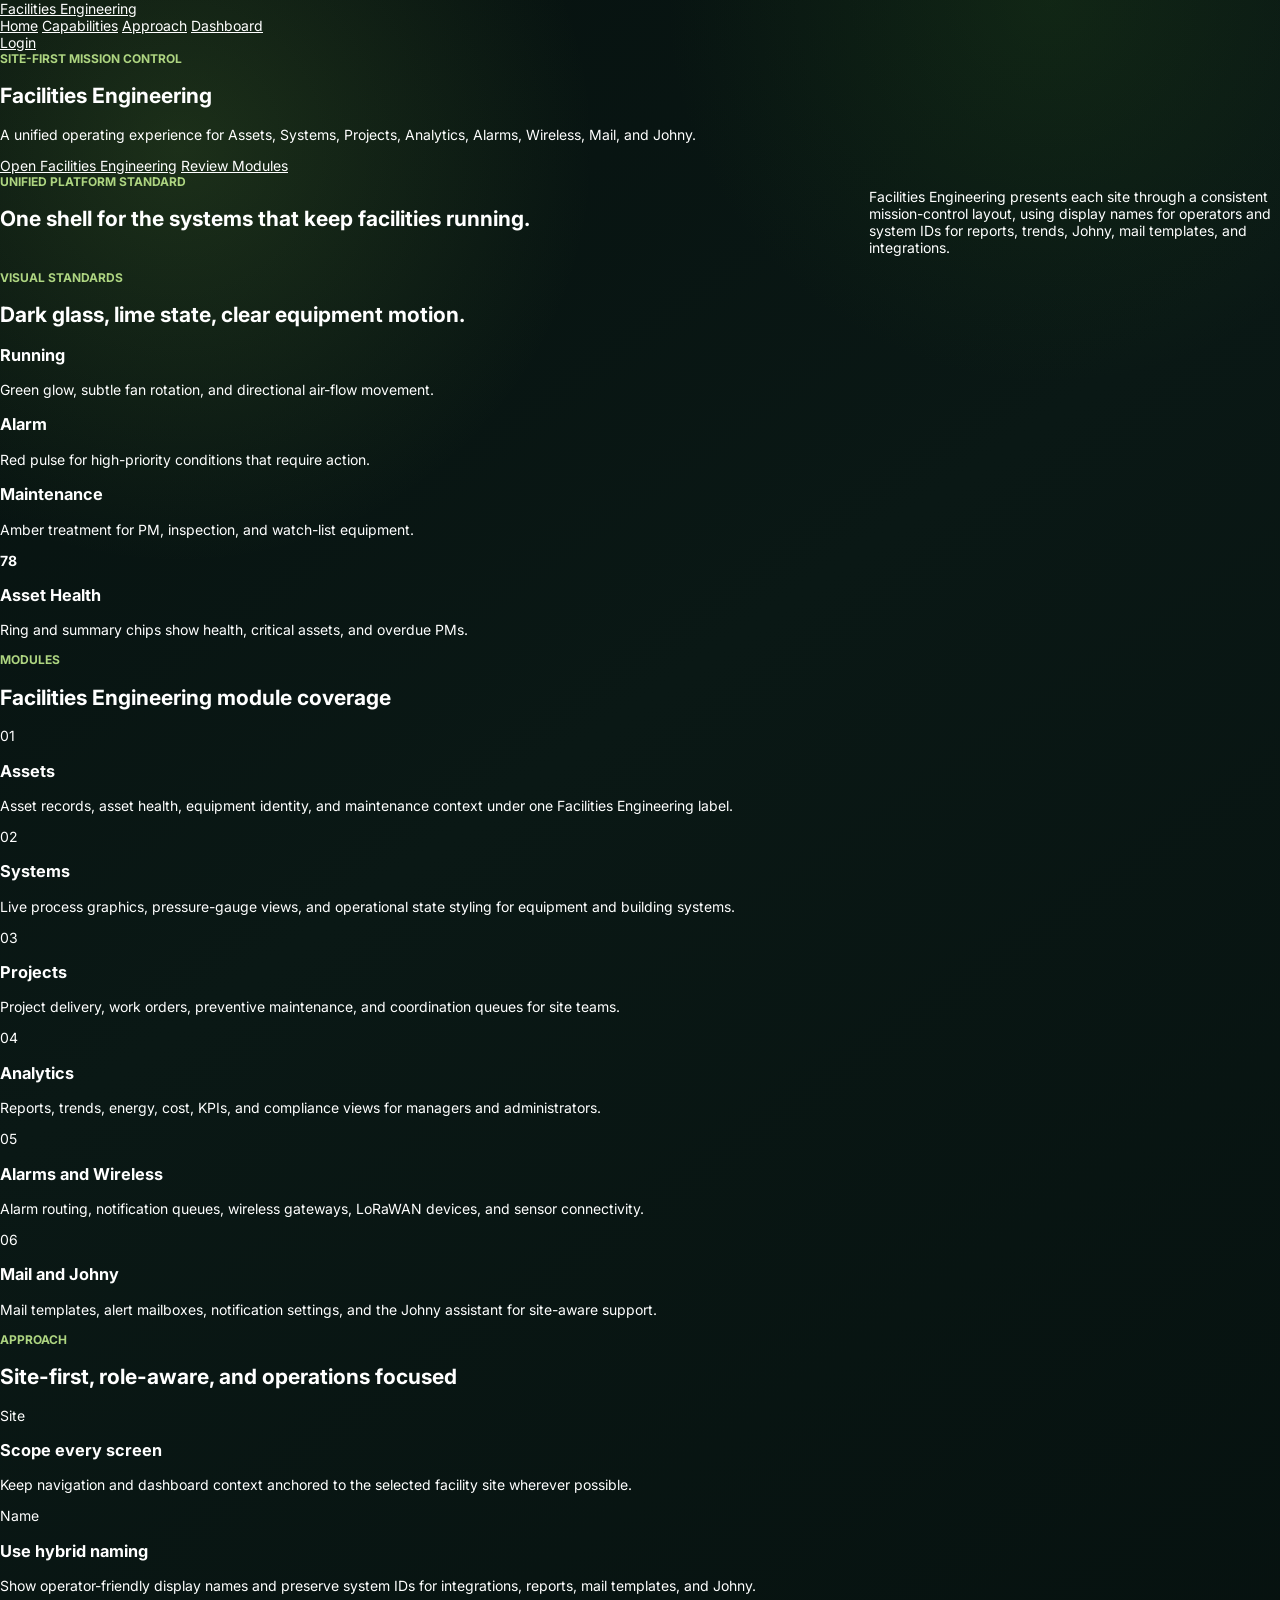
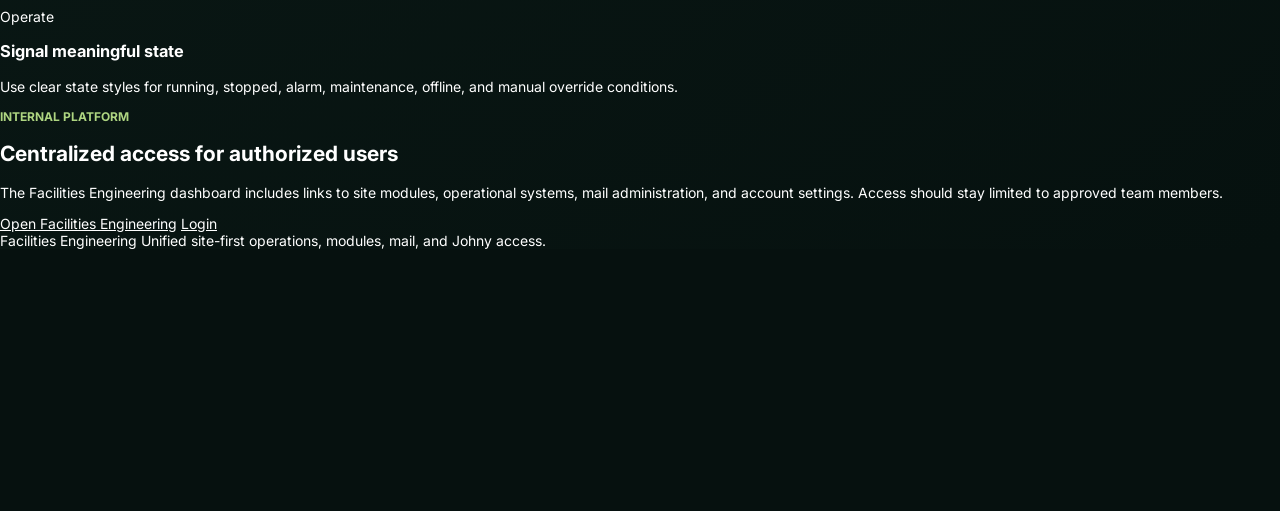
==== commit 2efd6faf: "Route default site traffic to home" ====
--- a/index.html
+++ b/index.html
@@ -1,123 +1,18 @@
 <!doctype html>
-<html lang="en" class="require-auth">
+<html lang="en">
   <head>
-    <meta charset="UTF-8" />
-    <meta name="viewport" content="width=device-width, initial-scale=1.0" />
+    <meta charset="utf-8">
+    <meta name="viewport" content="width=device-width, initial-scale=1">
     <link rel="icon" href="assets/favicon.ico?v=frog-tab-1" sizes="any">
     <link rel="icon" type="image/png" sizes="32x32" href="assets/favicon-32x32.png?v=frog-tab-1">
     <link rel="icon" type="image/png" sizes="16x16" href="assets/favicon-16x16.png?v=frog-tab-1">
     <link rel="apple-touch-icon" href="assets/apple-touch-icon.png?v=frog-tab-1">
-    <title>Facilities ES | Dashboard</title>
-    <link rel="stylesheet" href="styles.css?v=facilities-es-dashboard-11" />
-    <style>
-      .require-auth body {
-        display: none;
-      }
-    </style>
-    <script src="../scripts/access-directory.js?v=facilities-os-3"></script>
-    <script>
-      const dashboardUser = AccessDirectory.requirePageAccess("dashboard", "../login/?redirect=../dashboard/");
-      if (dashboardUser) {
-        window.dashboardUser = dashboardUser;
-        document.documentElement.classList.remove("require-auth");
-      }
-    </script>
+    <meta http-equiv="refresh" content="0; url=/home/">
+    <link rel="canonical" href="/home/">
+    <title>Facilities Engineering</title>
   </head>
   <body>
-    <div class="dashboard-shell" id="dashboard">
-      <aside class="sidebar" aria-label="Facilities ES modules">
-        <button class="brand-lockup" id="facilitiesMenuClose" type="button" aria-label="Close Facilities menu">
-          <img class="brand-mark" src="assets/facility-engineer-transparent.png?v=facility-brand-3" alt="" />
-          <span>
-            <strong>Facilities</strong>
-          </span>
-        </button>
-
-        <nav class="site-menu" id="siteMenu" aria-label="Sites and modules"></nav>
-      </aside>
-
-      <main class="workspace" aria-label="Dashboard workspace">
-        <header class="topbar" aria-label="Dashboard controls">
-          <button class="sidebar-toggle" id="sidebarToggle" type="button" aria-label="Toggle navigation">
-            <span></span>
-            <span></span>
-            <span></span>
-          </button>
-
-          <div class="topbar-actions">
-            <button class="user-menu" id="userMenu" type="button" aria-label="User menu">
-              <span id="userInitials">FE</span>
-            </button>
-            <button class="logout-button" id="logoutButton" type="button">Log out</button>
-          </div>
-        </header>
-
-        <section class="hero-panel" aria-labelledby="dashboardTitle">
-          <div>
-            <p class="eyebrow" id="siteScope">Selected site</p>
-            <h1 id="dashboardTitle">Dashboard</h1>
-            <p class="hero-copy" id="dashboardSummary">
-              Role-aware operating view for vendor scheduling, PTO, open Jira work, and open projects.
-            </p>
-          </div>
-          <div class="hero-status">
-            <span class="state-dot running" aria-hidden="true"></span>
-            <span id="siteStatusLabel">Online</span>
-          </div>
-        </section>
-
-        <section class="kpi-grid" id="kpiGrid" aria-label="Role dashboard cards"></section>
-
-        <section class="content-grid schedule-grid">
-          <article class="glass-panel vendor-panel" aria-labelledby="vendorCalendarTitle">
-            <div class="panel-header">
-              <div>
-                <p class="eyebrow">Vendor calendar</p>
-                <h2 id="vendorCalendarTitle">Two-Week Look-Ahead</h2>
-              </div>
-              <span class="caption-chip" id="vendorCalendarSiteLabel">Selected site</span>
-            </div>
-            <div class="calendar-list" id="vendorCalendarList"></div>
-          </article>
-
-          <article class="glass-panel pto-panel" aria-labelledby="ptoCalendarTitle">
-            <div class="panel-header">
-              <div>
-                <p class="eyebrow">PTO calendar</p>
-                <h2 id="ptoCalendarTitle">PTO List</h2>
-              </div>
-              <span class="caption-chip" id="ptoCalendarSiteLabel">Selected site</span>
-            </div>
-            <div class="calendar-list" id="ptoCalendarList"></div>
-          </article>
-        </section>
-
-        <section class="content-grid lower-grid">
-          <article class="glass-panel activity-panel" aria-labelledby="activityTitle">
-            <div class="panel-header">
-              <div>
-                <p class="eyebrow">Calendar updates</p>
-                <h2 id="activityTitle">Site Work</h2>
-              </div>
-              <span id="activitySiteLabel" class="caption-chip">All systems</span>
-            </div>
-            <div class="activity-list" id="activityList"></div>
-          </article>
-
-          <article class="glass-panel open-work-panel" aria-labelledby="openWorkTitle">
-            <div class="panel-header">
-              <div>
-                <p class="eyebrow">Open work</p>
-                <h2 id="openWorkTitle">Jira and Projects</h2>
-              </div>
-              <span class="caption-chip" id="profileLabel">Profile</span>
-            </div>
-            <div class="open-module-grid" id="openModuleGrid"></div>
-          </article>
-        </section>
-      </main>
-    </div>
-
-    <script src="app.js?v=facilities-es-dashboard-8"></script>
+    <p><a href="/home/">Open Facilities Engineering Home</a></p>
+    <script src="scripts/local-preview.js?v=preview-1"></script>
   </body>
 </html>
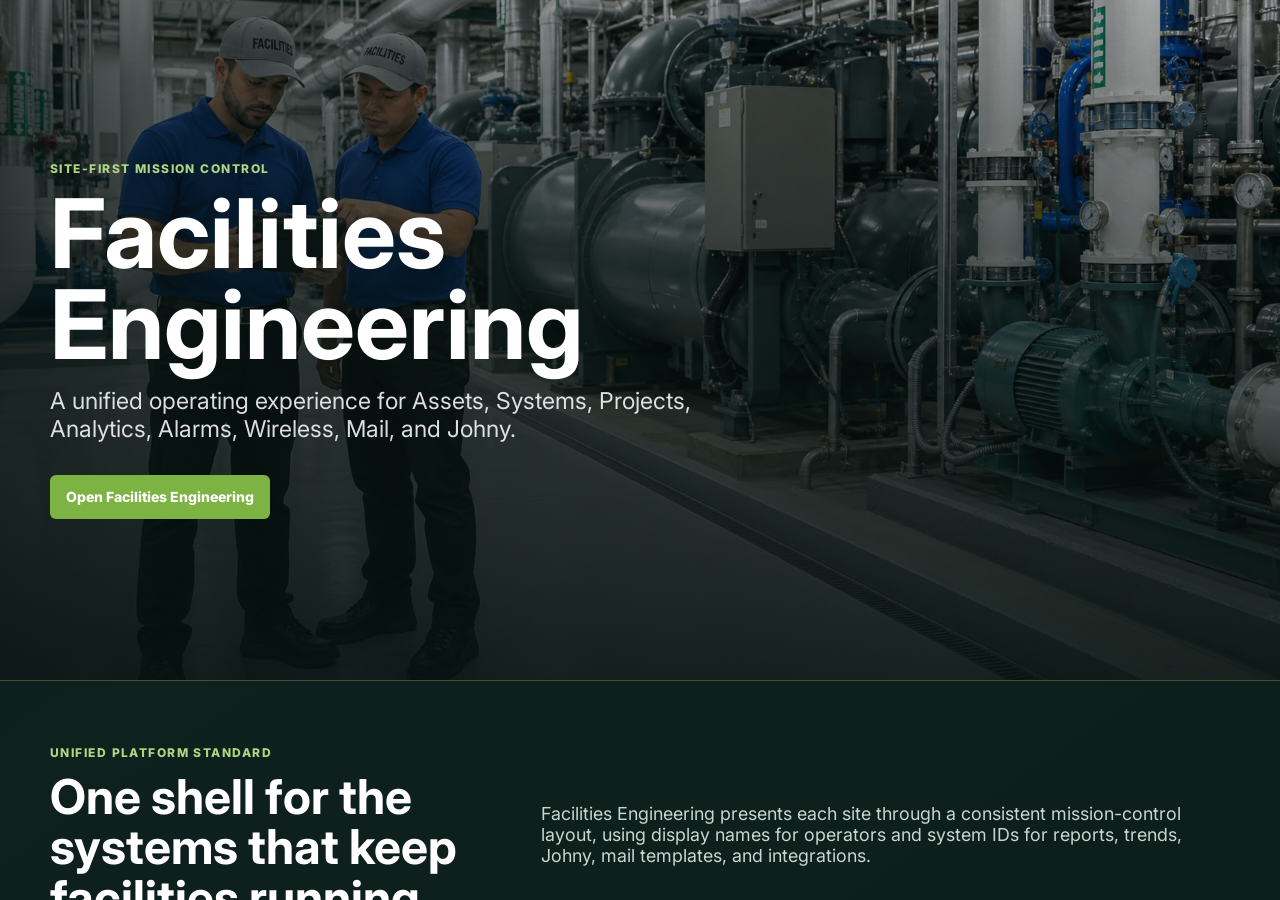
==== commit d914bba0: "Publish home domain" ====
--- a/index.html
+++ b/index.html
@@ -13,6 +13,6 @@
   </head>
   <body>
     <p><a href="/home/">Open Facilities Engineering Home</a></p>
-    <script src="scripts/local-preview.js?v=preview-1"></script>
+    <script src="scripts/local-preview.js?v=preview-2"></script>
   </body>
 </html>
